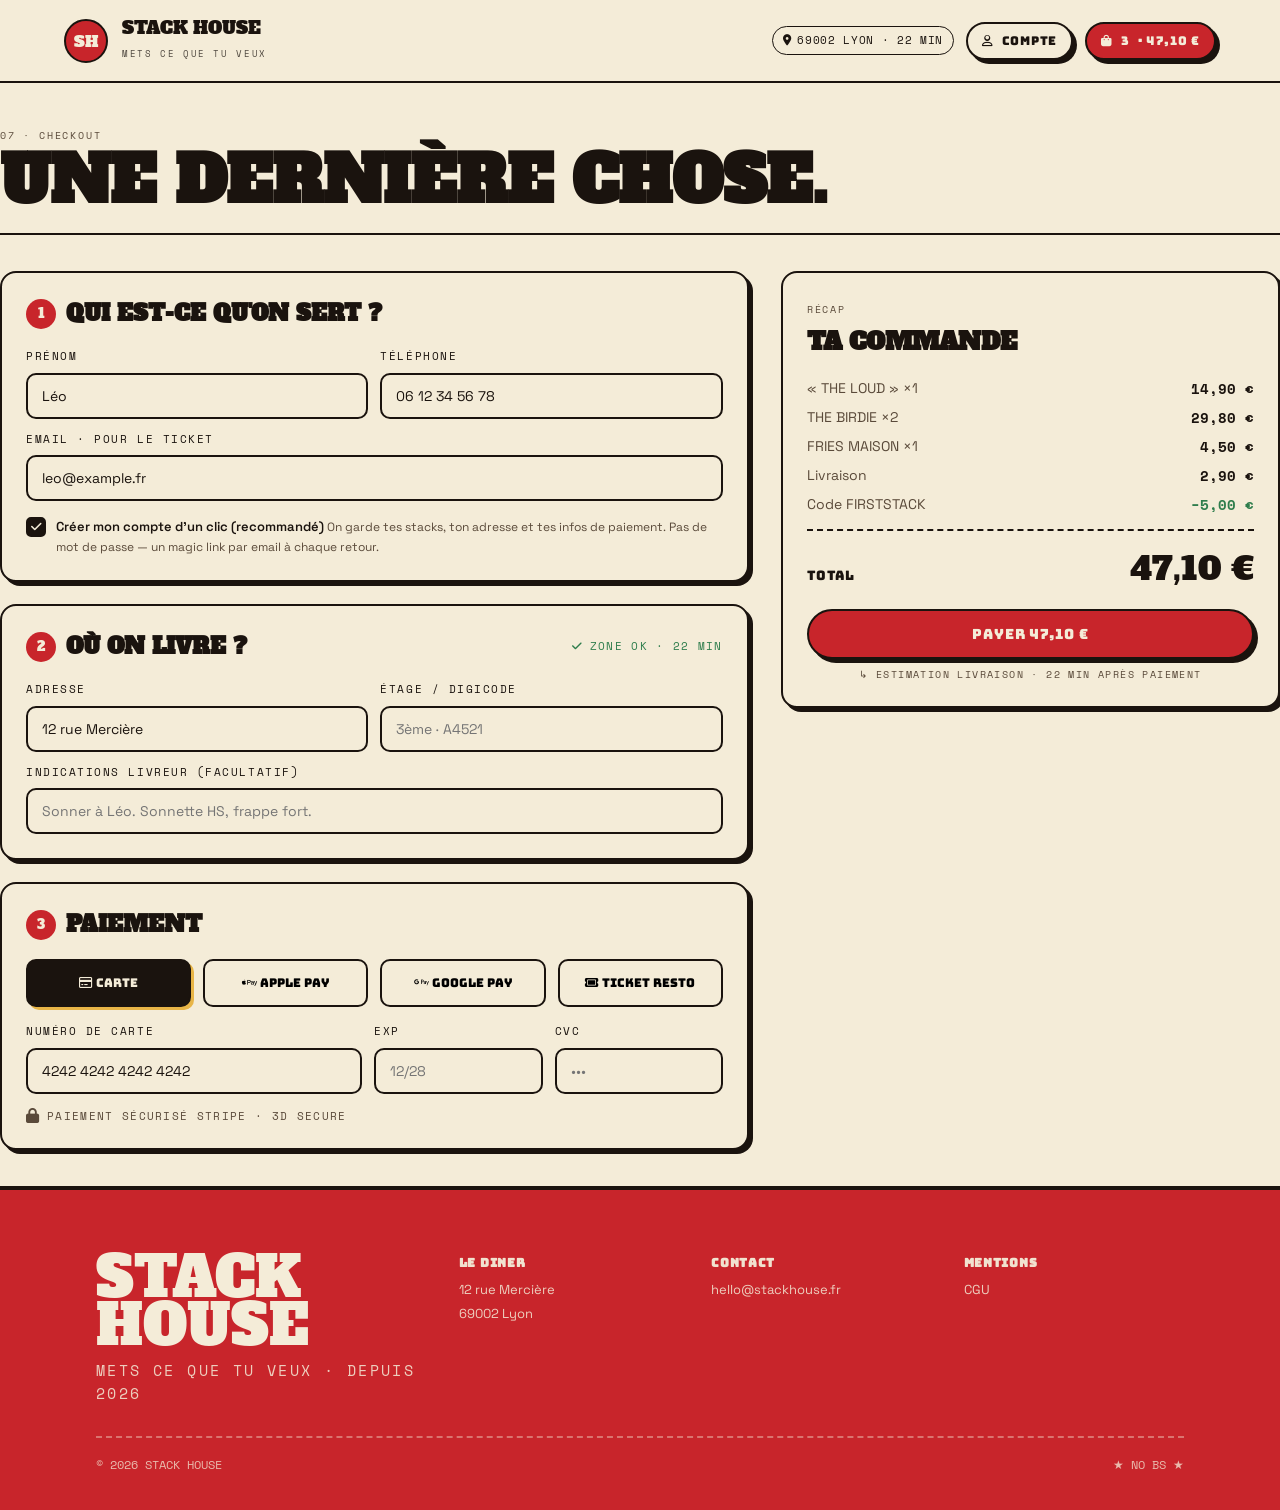
==== checkout.html @ d1cda2ba "Initial commit — Stack House burger site Includes landing page, configurator, menu, cart, checkout, " ====
<!doctype html>
<html lang="fr">
<head>
  <meta charset="utf-8" />
  <meta name="viewport" content="width=device-width,initial-scale=1" />
  <title>Checkout — Stack House</title>
  <link rel="stylesheet" href="css/tokens.css" />
  <link rel="stylesheet" href="css/style.css" />
  <link rel="stylesheet" href="css/pages.css" />
  <link rel="stylesheet" href="https://cdnjs.cloudflare.com/ajax/libs/font-awesome/6.5.2/css/all.min.css" crossorigin="anonymous" referrerpolicy="no-referrer" />
</head>
<body>

  <nav class="sh-nav" aria-label="Navigation principale">
    <a class="sh-nav__brand" href="index.html" aria-label="Accueil Stack House">
      <span class="sh-nav__logo">SH</span>
      <span><span class="sh-nav__brand-text">STACK HOUSE</span><br/><span class="sh-nav__brand-sub">METS CE QUE TU VEUX</span></span>
    </a>
    <div class="sh-nav__cta">
      <span class="sh-chip sh-nav__cta-zone"><i class="fa-solid fa-location-dot"></i> 69002 LYON · 22 MIN</span>
      <a href="compte.html" class="sh-btn sh-btn--sm sh-nav__cta-account"><i class="fa-regular fa-user"></i> COMPTE</a>
      <a href="panier.html" class="sh-btn sh-btn--sm sh-btn--primary"><i class="fa-solid fa-bag-shopping"></i> <span id="cartCount">3</span> · 47,10 €</a>
    </div>
  </nav>

  <section class="sh-wrap sh-banner">
    <span class="sh-tag">07 · CHECKOUT</span>
    <h1>UNE DERNIÈRE CHOSE.</h1>
  </section>

  <form class="sh-wrap sh-checkout-grid" novalidate onsubmit="event.preventDefault(); window.location.href='succes.html';">
    <div style="display:flex;flex-direction:column;gap:22px;">

      <!-- SECTION 1 — QUI -->
      <section class="sh-csection">
        <header class="sh-csection__head">
          <span class="sh-csection__num">1</span>
          <h2 class="sh-csection__t">QUI EST-CE QU'ON SERT ?</h2>
        </header>
        <div class="sh-form-grid sh-form-grid--2">
          <div><label class="sh-label">Prénom</label><input class="sh-input" type="text" value="Léo" autocomplete="given-name" /></div>
          <div><label class="sh-label">Téléphone</label><input class="sh-input" type="tel" value="06 12 34 56 78" autocomplete="tel" /></div>
          <div class="full"><label class="sh-label">Email · pour le ticket</label><input class="sh-input" type="email" value="leo@example.fr" autocomplete="email" /></div>
        </div>

        <label class="sh-check">
          <span class="sh-check__box"><i class="fa-solid fa-check"></i></span>
          <span>
            <span class="sh-check__t">Créer mon compte d'un clic (recommandé)</span>
            <span class="sh-check__d">On garde tes stacks, ton adresse et tes infos de paiement. Pas de mot de passe — un magic link par email à chaque retour.</span>
          </span>
        </label>
      </section>

      <!-- SECTION 2 — OÙ -->
      <section class="sh-csection">
        <header class="sh-csection__head" style="justify-content:space-between;">
          <div style="display:flex;align-items:center;gap:10px;">
            <span class="sh-csection__num">2</span>
            <h2 class="sh-csection__t">OÙ ON LIVRE ?</h2>
          </div>
          <span class="sh-inline-ok"><i class="fa-solid fa-check"></i> ZONE OK · 22 MIN</span>
        </header>
        <div class="sh-form-grid sh-form-grid--2">
          <div><label class="sh-label">Adresse</label><input class="sh-input" value="12 rue Mercière" autocomplete="street-address" /></div>
          <div><label class="sh-label">Étage / digicode</label><input class="sh-input" placeholder="3ème · A4521" /></div>
          <div class="full"><label class="sh-label">Indications livreur (facultatif)</label><input class="sh-input" placeholder="Sonner à Léo. Sonnette HS, frappe fort." /></div>
        </div>
      </section>

      <!-- SECTION 3 — PAIEMENT -->
      <section class="sh-csection">
        <header class="sh-csection__head">
          <span class="sh-csection__num">3</span>
          <h2 class="sh-csection__t">PAIEMENT</h2>
        </header>
        <div class="sh-form-grid sh-form-grid--4">
          <button type="button" class="sh-paychoice is-active"><i class="fa-regular fa-credit-card"></i> CARTE</button>
          <button type="button" class="sh-paychoice"><i class="fa-brands fa-apple-pay"></i> APPLE PAY</button>
          <button type="button" class="sh-paychoice"><i class="fa-brands fa-google-pay"></i> GOOGLE PAY</button>
          <button type="button" class="sh-paychoice"><i class="fa-solid fa-ticket"></i> TICKET RESTO</button>
        </div>

        <div class="sh-form-grid sh-form-grid--3" style="margin-top:16px;">
          <div><label class="sh-label">Numéro de carte</label><input class="sh-input" value="4242 4242 4242 4242" inputmode="numeric" /></div>
          <div><label class="sh-label">Exp</label><input class="sh-input" placeholder="12/28" inputmode="numeric" /></div>
          <div><label class="sh-label">CVC</label><input class="sh-input" placeholder="•••" inputmode="numeric" /></div>
        </div>

        <div style="display:flex;align-items:center;gap:8px;margin-top:14px;color:var(--sh-text-muted);">
          <i class="fa-solid fa-lock"></i>
          <span class="sh-mono" style="font-size:11px;letter-spacing:.12em;">PAIEMENT SÉCURISÉ STRIPE · 3D SECURE</span>
        </div>
      </section>
    </div>

    <!-- SUMMARY -->
    <aside>
      <div class="sh-card sh-summary">
        <span class="sh-tag">RÉCAP</span>
        <h2 class="sh-summary__title" style="font-size:24px;">TA COMMANDE</h2>

        <div class="sh-summary__rows">
          <div><span class="k">« THE LOUD » ×1</span><span class="v">14,90 €</span></div>
          <div><span class="k">THE BIRDIE ×2</span><span class="v">29,80 €</span></div>
          <div><span class="k">FRIES MAISON ×1</span><span class="v">4,50 €</span></div>
          <div><span class="k">Livraison</span><span class="v">2,90 €</span></div>
          <div><span class="k">Code FIRSTSTACK</span><span class="v" style="color:var(--sh-success)">−5,00 €</span></div>
        </div>
        <hr class="sh-hr-dashed" style="margin:14px 0;" />
        <div class="sh-summary__total">
          <span class="sh-bungee" style="font-size:13px;">TOTAL</span>
          <span class="num" style="font-size:32px;">47,10 €</span>
        </div>

        <button type="submit" class="sh-btn sh-btn--primary sh-btn--block" style="margin-top:16px;padding:14px;">PAYER 47,10 €</button>
        <p class="sh-mono" style="font-size:10px;letter-spacing:.14em;color:var(--sh-text-muted);text-align:center;margin:8px 0 0;">↳ ESTIMATION LIVRAISON · 22 MIN APRÈS PAIEMENT</p>
      </div>
    </aside>
  </form>

  <footer class="sh-footer">
    <div class="sh-footer__grid">
      <div><a class="sh-footer__logo" href="index.html" aria-label="Retour à l'accueil">STACK<br/>HOUSE</a><div class="sh-mono" style="margin-top:8px;letter-spacing:.16em;opacity:.85;">METS CE QUE TU VEUX · DEPUIS 2026</div></div>
      <div><h4>LE DINER</h4><ul><li>12 rue Mercière</li><li>69002 Lyon</li></ul></div>
      <div><h4>CONTACT</h4><ul><li><a href="mailto:hello@stackhouse.fr">hello@stackhouse.fr</a></li></ul></div>
      <div><h4>MENTIONS</h4><ul><li><a href="#">CGU</a></li></ul></div>
    </div>
    <hr class="sh-hr-dashed" style="border-color:var(--sh-cream);opacity:.4;margin:32px 0 18px;" />
    <div class="sh-footer__bottom"><span>© 2026 STACK HOUSE</span><span>★ NO BS ★</span></div>
  </footer>

  <script src="js/nav.js" defer></script>
  <script>
    // Active la pastille de mode de paiement
    document.querySelectorAll('.sh-paychoice').forEach((b) => {
      b.addEventListener('click', () => {
        document.querySelectorAll('.sh-paychoice').forEach(x => x.classList.remove('is-active'));
        b.classList.add('is-active');
      });
    });
  </script>
</body>
</html>
---- css/tokens.css ----
/* STACK HOUSE — Design Tokens
   Diner américain modernisé. Variables CSS partagées sur tout le site. */

@import url("https://fonts.googleapis.com/css2?family=Alfa+Slab+One&family=Bungee&family=Bungee+Shade&family=Space+Grotesk:wght@400;500;600;700&family=Space+Mono:wght@400;700&display=swap");

:root {
  /* Couleurs primaires */
  --sh-cream:        #F4ECD8;
  --sh-cream-2:      #ECE0C2;
  --sh-ink:          #1A130E;
  --sh-ink-2:        #2A1E15;
  --sh-red:          #C8252B;
  --sh-red-deep:     #9A1A1F;
  --sh-mustard:      #E8B547;
  --sh-mustard-deep: #C4912A;
  --sh-pickle:       #4F6B33;
  --sh-chrome:       #CFCFD3;
  --sh-chrome-2:     #9FA0A5;
  --sh-neon-pink:    #FF4F86;
  --sh-neon-cyan:    #67E0E8;

  /* Sémantique */
  --sh-bg:           var(--sh-cream);
  --sh-surface:      #FBF6E9;
  --sh-text:         var(--sh-ink);
  --sh-text-muted:   #5A4A3A;
  --sh-text-soft:    #8B7B68;
  --sh-success:      #2E7D4C;
  --sh-error:        #B43022;
  --sh-warning:      var(--sh-mustard-deep);
  --sh-border:       #1A130E;
  --sh-border-soft:  rgba(26,19,14,0.18);

  /* Type */
  --sh-font-display: "Alfa Slab One", "Times New Roman", serif;
  --sh-font-sub:     "Bungee", system-ui, sans-serif;
  --sh-font-shade:   "Bungee Shade", system-ui, sans-serif;
  --sh-font-body:    "Space Grotesk", system-ui, sans-serif;
  --sh-font-mono:    "Space Mono", "JetBrains Mono", monospace;

  /* Radius */
  --sh-r-sm: 6px;
  --sh-r-md: 10px;
  --sh-r-lg: 16px;
  --sh-r-xl: 24px;
  --sh-r-pill: 999px;

  /* Shadows */
  --sh-shadow-hard:    4px 4px 0 0 var(--sh-ink);
  --sh-shadow-hard-lg: 8px 8px 0 0 var(--sh-ink);
  --sh-shadow-soft:    0 4px 18px rgba(26,19,14,0.10);
  --sh-shadow-neon:    0 0 18px rgba(255,79,134,0.55);

  /* Spacing scale (base 4) */
  --sh-s-1: 4px;
  --sh-s-2: 8px;
  --sh-s-3: 12px;
  --sh-s-4: 16px;
  --sh-s-5: 24px;
  --sh-s-6: 32px;
  --sh-s-7: 48px;
  --sh-s-8: 64px;
  --sh-s-9: 96px;
}

/* Patterns réutilisables */
.sh-checker {
  background-image:
    linear-gradient(45deg, var(--sh-ink) 25%, transparent 25%),
    linear-gradient(-45deg, var(--sh-ink) 25%, transparent 25%),
    linear-gradient(45deg, transparent 75%, var(--sh-ink) 75%),
    linear-gradient(-45deg, transparent 75%, var(--sh-ink) 75%);
  background-size: 20px 20px;
  background-position: 0 0, 0 10px, 10px -10px, -10px 0;
  background-color: var(--sh-cream);
}
.sh-stripe-warn {
  background: repeating-linear-gradient(45deg, var(--sh-mustard) 0 14px, var(--sh-ink) 14px 28px);
}
.sh-paper {
  background: var(--sh-cream);
  background-image: radial-gradient(rgba(26,19,14,0.05) 1px, transparent 1px);
  background-size: 6px 6px;
}
---- css/style.css ----
/* ─────────────────────────────────────────────────────────
   STACK HOUSE — Stylesheet principal
   Reset + atomes (button/chip/card/input) + nav + footer
   + utilitaires layout
   ───────────────────────────────────────────────────────── */

*, *::before, *::after { box-sizing: border-box; }
html, body { margin: 0; padding: 0; }
html { scroll-behavior: smooth; }
body { overflow-x: hidden; }

body {
  font-family: var(--sh-font-body);
  color: var(--sh-text);
  background: var(--sh-bg);
  font-size: 15px;
  line-height: 1.5;
  -webkit-font-smoothing: antialiased;
  text-rendering: optimizeLegibility;
}

img { display: block; max-width: 100%; height: auto; }
button { font-family: inherit; cursor: pointer; }
a { color: inherit; text-decoration: none; }

/* ── Type helpers ───────────────────────────────────────── */
.sh-display {
  font-family: var(--sh-font-display);
  font-weight: 400;
  line-height: 0.92;
  letter-spacing: -0.01em;
  color: var(--sh-ink);
}
.sh-bungee   { font-family: var(--sh-font-sub);   letter-spacing: 0.04em; }
.sh-shade    { font-family: var(--sh-font-shade); }
.sh-mono     { font-family: var(--sh-font-mono); }
.sh-tag {
  font-family: var(--sh-font-mono);
  font-size: 10px;
  letter-spacing: 0.18em;
  text-transform: uppercase;
  color: var(--sh-text-muted);
  display: inline-block;
}

/* ── Buttons ────────────────────────────────────────────── */
.sh-btn {
  display: inline-flex;
  align-items: center;
  justify-content: center;
  gap: 8px;
  font-family: var(--sh-font-sub);
  font-size: 14px;
  letter-spacing: 0.06em;
  text-transform: uppercase;
  padding: 12px 22px;
  border: 2px solid var(--sh-ink);
  background: var(--sh-cream);
  color: var(--sh-ink);
  border-radius: var(--sh-r-pill);
  box-shadow: var(--sh-shadow-hard);
  cursor: pointer;
  transition: transform .12s ease, box-shadow .12s ease;
  text-decoration: none;
}
.sh-btn:hover  { transform: translate(-2px,-2px); box-shadow: 6px 6px 0 0 var(--sh-ink); }
.sh-btn:active { transform: translate(2px,2px);   box-shadow: 1px 1px 0 0 var(--sh-ink); }
.sh-btn--primary { background: var(--sh-red);     color: var(--sh-cream); }
.sh-btn--mustard { background: var(--sh-mustard); color: var(--sh-ink); }
.sh-btn--ink     { background: var(--sh-ink);     color: var(--sh-cream); }
.sh-btn--ghost   { background: transparent;       box-shadow: none; }
.sh-btn--ghost:hover { box-shadow: none; transform: translate(-1px,-1px); }
.sh-btn--sm      { padding: 8px 14px; font-size: 12px; }
.sh-btn--lg      { padding: 16px 28px; font-size: 16px; }
.sh-btn--block   { width: 100%; }
.sh-btn[disabled] { opacity: 0.4; cursor: not-allowed; pointer-events: none; }
.sh-btn--on-dark { background: transparent; color: var(--sh-cream); border-color: var(--sh-cream); box-shadow: 4px 4px 0 0 var(--sh-mustard); }

/* ── Chips ──────────────────────────────────────────────── */
.sh-chip {
  display: inline-flex;
  align-items: center;
  gap: 6px;
  padding: 5px 10px;
  border: 1.5px solid var(--sh-ink);
  border-radius: var(--sh-r-pill);
  font-family: var(--sh-font-mono);
  font-size: 11px;
  text-transform: uppercase;
  letter-spacing: 0.06em;
  background: var(--sh-cream);
  color: var(--sh-ink);
  white-space: nowrap;
}
.sh-chip--red   { background: var(--sh-red);       color: var(--sh-cream); }
.sh-chip--must  { background: var(--sh-mustard);   color: var(--sh-ink); }
.sh-chip--ink   { background: var(--sh-ink);       color: var(--sh-cream); }
.sh-chip--neon  { background: var(--sh-neon-pink); color: var(--sh-ink); }
.sh-chip--success { background: var(--sh-success); color: var(--sh-cream); border-color: var(--sh-success); }
.sh-chip--error   { background: var(--sh-error);   color: var(--sh-cream); border-color: var(--sh-error); }

/* ── Cards ──────────────────────────────────────────────── */
.sh-card {
  border: 2px solid var(--sh-ink);
  background: var(--sh-cream);
  border-radius: var(--sh-r-lg);
  box-shadow: var(--sh-shadow-hard);
}
.sh-card--dark { background: var(--sh-ink); color: var(--sh-cream); }
.sh-card--mustard { background: var(--sh-mustard); }
.sh-card--flat { box-shadow: none; }

/* ── Inputs ─────────────────────────────────────────────── */
.sh-input, select.sh-input, textarea.sh-input {
  font-family: var(--sh-font-body);
  font-size: 14px;
  padding: 12px 14px;
  border: 2px solid var(--sh-ink);
  border-radius: var(--sh-r-md);
  background: var(--sh-cream);
  color: var(--sh-ink);
  outline: none;
  width: 100%;
  transition: transform .12s ease, box-shadow .12s ease;
}
.sh-input:focus { box-shadow: var(--sh-shadow-hard); transform: translate(-2px,-2px); }
label.sh-label {
  font-family: var(--sh-font-mono);
  font-size: 11px;
  letter-spacing: 0.14em;
  display: block;
  margin-bottom: 8px;
  text-transform: uppercase;
}

/* ── Misc utilities ─────────────────────────────────────── */
.sh-hr-dashed {
  border: none;
  border-top: 2px dashed var(--sh-ink);
  margin: 0;
}
.sh-note {
  font-family: var(--sh-font-mono);
  font-size: 11px;
  line-height: 1.45;
  background: #FFE96B;
  color: var(--sh-ink-2);
  padding: 10px 12px;
  border: 1.5px solid var(--sh-ink);
  box-shadow: 3px 3px 0 0 var(--sh-ink);
  letter-spacing: 0.02em;
}
.sh-note b { font-family: var(--sh-font-sub); font-size: 10px; letter-spacing: 0.08em; }

/* Layout container */
.sh-wrap {
  width: 100%;
  max-width: 1440px;
  margin: 0 auto;
  padding: 0 96px;
}
@media (max-width: 1024px) { .sh-wrap { padding: 0 32px; } }
@media (max-width: 640px)  { .sh-wrap { padding: 0 18px; } }

.sh-section { padding: 80px 0; }
@media (max-width: 768px) { .sh-section { padding: 56px 0; } }

/* ──────────────────────────────────────────────────────────
   NAVBAR (sans liens de navigation — uniquement brand + actions)
   ────────────────────────────────────────────────────────── */
.sh-nav {
  display: flex;
  align-items: center;
  justify-content: space-between;
  padding: 18px 64px;
  background: transparent;
  color: var(--sh-ink);
  border-bottom: 2px solid var(--sh-ink);
  gap: 16px;
}
.sh-nav--dark { background: var(--sh-ink); color: var(--sh-cream); border-bottom: none; }

.sh-nav__brand { display: flex; align-items: center; gap: 14px; flex-shrink: 0; }
.sh-nav__brand:hover { opacity: 0.92; }
.sh-nav__logo {
  width: 44px; height: 44px; border-radius: 50%;
  background: var(--sh-red); color: var(--sh-cream);
  border: 2px solid var(--sh-ink);
  display: flex; align-items: center; justify-content: center;
  font-family: var(--sh-font-display); font-size: 16px;
}
.sh-nav__brand-text {
  font-family: var(--sh-font-display); font-size: 18px; line-height: 0.9;
}
.sh-nav__brand-sub {
  font-family: var(--sh-font-mono); font-size: 9px; letter-spacing: 0.18em; opacity: 0.75;
}

.sh-nav__cta { display: flex; gap: 12px; align-items: center; flex-shrink: 0; flex-wrap: wrap; }

@media (max-width: 1024px) {
  .sh-nav { padding: 14px 32px; }
  .sh-nav__cta .sh-nav__cta-account { display: none; }
}
@media (max-width: 640px) {
  .sh-nav { padding: 12px 18px; }
  .sh-nav__cta-zone { display: none; }
  .sh-nav__brand-sub { display: none; }
  .sh-nav__brand-text { font-size: 15px; }
}

/* ──────────────────────────────────────────────────────────
   FOOTER
   ────────────────────────────────────────────────────────── */
.sh-footer {
  background: var(--sh-red); color: var(--sh-cream);
  padding: 64px 96px 36px; border-top: 4px solid var(--sh-ink);
}
.sh-footer__grid {
  display: grid; grid-template-columns: 1.5fr 1fr 1fr 1fr; gap: 32px;
}
.sh-footer__logo {
  font-family: var(--sh-font-display); font-size: 56px; line-height: 0.85;
  display: inline-block; color: inherit; text-decoration: none;
  transition: opacity .12s ease;
}
.sh-footer__logo:hover { opacity: 0.85; }
.sh-footer h4 {
  font-family: var(--sh-font-sub); font-size: 12px; letter-spacing: 0.06em;
  text-transform: uppercase; margin: 0 0 8px; opacity: 0.95;
}
.sh-footer ul { list-style: none; padding: 0; margin: 0; }
.sh-footer li { font-size: 13px; margin-top: 4px; opacity: 0.85; }
.sh-footer li a:hover { text-decoration: underline; }
.sh-footer__bottom {
  display: flex; justify-content: space-between; flex-wrap: wrap; gap: 12px;
  font-family: var(--sh-font-mono); font-size: 12px; opacity: 0.75; margin-top: 18px;
}
@media (max-width: 1024px) { .sh-footer { padding: 56px 32px 28px; } }
@media (max-width: 768px) {
  .sh-footer__grid { grid-template-columns: 1fr 1fr; }
  .sh-footer__logo { font-size: 44px; }
}
@media (max-width: 480px) { .sh-footer__grid { grid-template-columns: 1fr; } }

/* ──────────────────────────────────────────────────────────
   PRODUCT CARD
   ────────────────────────────────────────────────────────── */
.sh-pcard {
  border: 2px solid var(--sh-ink);
  background: var(--sh-cream);
  border-radius: var(--sh-r-lg);
  box-shadow: var(--sh-shadow-hard);
  overflow: hidden;
  position: relative;
  display: flex; flex-direction: column;
  transition: transform .12s ease, box-shadow .12s ease;
}
.sh-pcard:hover { transform: translate(-2px,-2px); box-shadow: 6px 6px 0 0 var(--sh-ink); }
.sh-pcard__media {
  position: relative;
  height: 150px;
  display: flex; align-items: center; justify-content: center;
  border-bottom: 2px solid var(--sh-ink);
  overflow: hidden;
}
.sh-pcard__media img {
  width: 100%; height: 100%; object-fit: cover; position: absolute; inset: 0;
}
.sh-pcard__media::after {
  content: ""; position: absolute; inset: 0; background: var(--sh-mustard); opacity: 0.18; mix-blend-mode: multiply;
}
.sh-pcard--drink .sh-pcard__media::after { background: var(--sh-red); }
.sh-pcard--sauce .sh-pcard__media::after { background: var(--sh-neon-pink); }
.sh-pcard--fries .sh-pcard__media::after { background: var(--sh-pickle); }
.sh-pcard--dessert .sh-pcard__media::after { background: var(--sh-mustard-deep); }

.sh-pcard--compact .sh-pcard__media { height: 110px; }

.sh-pcard__badge {
  position: absolute; top: 10px; right: 10px;
  background: var(--sh-ink); color: var(--sh-cream);
  font-family: var(--sh-font-mono); font-size: 10px;
  padding: 4px 10px; border-radius: var(--sh-r-pill);
  letter-spacing: 0.1em; z-index: 2;
}
.sh-pcard__body { padding: 14px; flex: 1; display: flex; flex-direction: column; }
.sh-pcard__tag { font-family: var(--sh-font-mono); font-size: 10px; letter-spacing: 0.18em; color: var(--sh-text-muted); text-transform: uppercase; }
.sh-pcard__title { font-family: var(--sh-font-display); font-size: 22px; margin: 4px 0 0; line-height: 1.05; }
.sh-pcard__desc  { font-size: 12px; color: var(--sh-text-muted); margin-top: 4px; min-height: 32px; }
.sh-pcard__foot  { display: flex; align-items: center; justify-content: space-between; margin-top: 10px; }
.sh-pcard__price { font-family: var(--sh-font-mono); font-size: 18px; font-weight: 700; }
.sh-pcard__add {
  width: 36px; height: 36px; border-radius: 50%; border: 2px solid var(--sh-ink);
  background: var(--sh-red); color: var(--sh-cream);
  display: inline-flex; align-items: center; justify-content: center;
  font-size: 18px; box-shadow: 3px 3px 0 0 var(--sh-ink);
}
.sh-pcard__add:hover { transform: translate(-2px,-2px); box-shadow: 5px 5px 0 0 var(--sh-ink); }

/* Grilles de cartes produits partagées entre toutes les pages */
.sh-pgrid { display: grid; gap: 16px; }
.sh-pgrid--4 { grid-template-columns: repeat(4, 1fr); }
.sh-pgrid--3 { grid-template-columns: repeat(3, 1fr); }
.sh-pgrid--2 { grid-template-columns: repeat(2, 1fr); }
@media (max-width: 1024px) {
  .sh-pgrid--4 { grid-template-columns: repeat(2, 1fr); }
  .sh-pgrid--3 { grid-template-columns: repeat(2, 1fr); }
}
@media (max-width: 480px) {
  .sh-pgrid--4, .sh-pgrid--3, .sh-pgrid--2 { grid-template-columns: 1fr; }
}

.sh-specials__head { display: flex; justify-content: space-between; align-items: end; margin-bottom: 32px; gap: 16px; flex-wrap: wrap; }
.sh-specials__title { font-family: var(--sh-font-display); font-size: clamp(36px, 5vw, 56px); margin: 6px 0 0; }
.sh-info__grid { display: grid; grid-template-columns: repeat(4, 1fr); gap: 14px; }
@media (max-width: 768px) { .sh-info__grid { grid-template-columns: repeat(2, 1fr); } }
@media (max-width: 480px) { .sh-info__grid { grid-template-columns: 1fr; } }
.sh-info__grid article { border-top: 3px solid var(--sh-ink); padding-top: 14px; }
.sh-info__t { font-family: var(--sh-font-display); font-size: 20px; margin: 0; }
.sh-info__d { font-size: 12px; margin-top: 6px; color: var(--sh-text-muted); }

/* ──────────────────────────────────────────────────────────
   QTY STEPPER
   ────────────────────────────────────────────────────────── */
.sh-stepper {
  display: inline-flex; align-items: center;
  border: 2px solid var(--sh-ink); border-radius: var(--sh-r-pill); padding: 3px;
  background: var(--sh-cream);
}
.sh-stepper button {
  background: transparent; border: none; color: var(--sh-ink);
  padding: 4px 10px; cursor: pointer; font-size: 16px; line-height: 1;
}
.sh-stepper button:last-child { background: var(--sh-ink); color: var(--sh-cream); border-radius: var(--sh-r-pill); }
.sh-stepper__value { font-family: var(--sh-font-mono); font-size: 13px; font-weight: 700; padding: 0 8px; min-width: 28px; text-align: center; }

/* ──────────────────────────────────────────────────────────
   PAGE BANNER (h1 area)
   ────────────────────────────────────────────────────────── */
.sh-banner {
  padding: 40px 0 24px;
  border-bottom: 2px solid var(--sh-ink);
}
.sh-banner__row { display: flex; justify-content: space-between; align-items: end; gap: 24px; flex-wrap: wrap; }
.sh-banner h1 { font-family: var(--sh-font-display); font-size: 64px; line-height: 0.9; margin: 6px 0 0; }
@media (max-width: 768px) { .sh-banner h1 { font-size: 44px; } }
.sh-dot { color: var(--sh-red); }

/* ──────────────────────────────────────────────────────────
   CATEGORY PILLS BAR
   ────────────────────────────────────────────────────────── */
.sh-catbar { display: flex; gap: 10px; margin-top: 24px; flex-wrap: wrap; align-items: center; }
.sh-cat {
  display: inline-flex; align-items: center; gap: 8px;
  padding: 10px 18px;
  border: 2px solid var(--sh-ink);
  border-radius: var(--sh-r-pill);
  background: var(--sh-cream); color: var(--sh-ink);
  font-family: var(--sh-font-sub); font-size: 13px;
  cursor: pointer; text-transform: uppercase;
}
.sh-cat.is-active { background: var(--sh-ink); color: var(--sh-cream); box-shadow: 4px 4px 0 0 var(--sh-red); }

/* Modal overlay */
.sh-modal {
  position: fixed; inset: 0; background: rgba(26,19,14,0.78);
  display: none; align-items: center; justify-content: center;
  padding: 24px; z-index: 100;
}
.sh-modal.is-open { display: flex; }
.sh-modal__card {
  background: var(--sh-cream); border: 3px solid var(--sh-ink); border-radius: var(--sh-r-xl);
  box-shadow: 14px 14px 0 0 var(--sh-mustard);
  max-width: 920px; width: 100%; max-height: 92vh; overflow: auto;
}
.sh-modal__head {
  display: flex; justify-content: space-between; align-items: center;
  padding: 14px 20px; background: var(--sh-ink); color: var(--sh-cream);
}
.sh-modal__close {
  background: transparent; color: inherit; border: none; cursor: pointer; font-size: 20px; padding: 4px;
}

/* Reveal-on-scroll */
.sh-reveal { opacity: 0; transform: translateY(16px); transition: opacity .5s ease, transform .5s ease; }
.sh-reveal.is-visible { opacity: 1; transform: none; }
@media (prefers-reduced-motion: reduce) {
  .sh-reveal { opacity: 1; transform: none; transition: none; }
  .sh-btn, .sh-pcard, .sh-input { transition: none; }
}
---- css/pages.css ----
/* ─────────────────────────────────────────────────────────
   STYLES PARTAGÉS POUR LES PAGES INTERNES
   (menu, panier, checkout, compte, historique, succès)
   ───────────────────────────────────────────────────────── */

/* MENU — Build banner */
.sh-build {
  background: var(--sh-ink); color: var(--sh-cream);
  border-radius: var(--sh-r-lg); overflow: hidden;
  border: 2px solid var(--sh-ink); box-shadow: var(--sh-shadow-hard);
  display: grid; grid-template-columns: 1.4fr 1fr;
}
@media (max-width: 860px) { .sh-build { grid-template-columns: 1fr; } }
.sh-build__copy { padding: 44px 48px; }
@media (max-width: 480px) { .sh-build__copy { padding: 28px 22px; } }
.sh-build__title {
  font-family: var(--sh-font-display);
  font-size: clamp(36px, 6vw, 64px);
  line-height: 0.9; color: var(--sh-cream);
  margin: 12px 0;
}
.sh-build__desc { font-size: 15px; opacity: 0.85; max-width: 480px; }
.sh-build__ctas { display: flex; gap: 12px; margin-top: 26px; flex-wrap: wrap; }
.sh-build__visual {
  padding: 32px; min-height: 280px;
  background: var(--sh-mustard); border-left: 2px solid var(--sh-cream);
  display: flex; align-items: center; justify-content: center;
  position: relative;
}
.sh-build__visual img { border: 2px solid var(--sh-ink); border-radius: 12px; max-width: 90%; max-height: 240px; object-fit: cover; }

/* Cross-sell row */
.sh-xrow { display: grid; grid-template-columns: repeat(3, 1fr); gap: 14px; }
@media (max-width: 860px) { .sh-xrow { grid-template-columns: 1fr; } }
.sh-xrow .sh-card { padding: 20px; }
.sh-xrow__t { font-family: var(--sh-font-display); font-size: 28px; margin: 6px 0 4px; }
.sh-xrow__d { font-size: 13px; opacity: 0.85; margin: 0; }
.sh-xrow__foot { display: flex; align-items: center; justify-content: space-between; margin-top: 16px; }
.sh-xrow__price { font-family: var(--sh-font-mono); font-size: 22px; font-weight: 700; }

/* PANIER */
.sh-cart-grid {
  display: grid; grid-template-columns: 1.6fr 1fr; gap: 32px; padding: 40px 0;
}
@media (max-width: 1024px) { .sh-cart-grid { grid-template-columns: 1fr; } }

.sh-line {
  display: grid; grid-template-columns: 140px 1fr auto;
  background: var(--sh-cream); border: 2px solid var(--sh-ink);
  border-radius: var(--sh-r-lg); overflow: hidden; box-shadow: var(--sh-shadow-hard);
}
@media (max-width: 640px) { .sh-line { grid-template-columns: 100px 1fr; } .sh-line__qty { grid-column: 2; } }
.sh-line__media {
  position: relative;
  background: var(--sh-mustard);
  border-right: 2px solid var(--sh-ink);
  display: flex; align-items: center; justify-content: center;
}
.sh-line__media img { position: absolute; inset: 0; width: 100%; height: 100%; object-fit: cover; }
.sh-line__body { padding: 18px; min-width: 0; }
.sh-line__title { font-family: var(--sh-font-display); font-size: 22px; margin: 0; display: inline-flex; gap: 8px; align-items: center; }
.sh-line__sub   { font-size: 12px; color: var(--sh-text-muted); margin: 4px 0 0; }
.sh-line__mods  { display: flex; gap: 6px; flex-wrap: wrap; margin-top: 8px; }
.sh-line__actions { display: flex; gap: 8px; margin-top: 12px; flex-wrap: wrap; }
.sh-line__qty {
  padding: 18px; display: flex; flex-direction: column;
  align-items: flex-end; justify-content: space-between; min-width: 140px;
}
.sh-line__price { font-family: var(--sh-font-mono); font-size: 22px; font-weight: 700; }

.sh-summary {
  position: sticky; top: 24px;
  padding: 24px;
}
.sh-summary__title { font-family: var(--sh-font-display); font-size: 28px; margin: 4px 0 0; }
.sh-summary__rows { display: flex; flex-direction: column; gap: 8px; margin: 18px 0 0; font-size: 14px; }
.sh-summary__rows > div { display: flex; justify-content: space-between; }
.sh-summary__rows .k { color: var(--sh-text-muted); }
.sh-summary__rows .v { font-family: var(--sh-font-mono); font-weight: 700; }
.sh-summary__total { display: flex; justify-content: space-between; align-items: baseline; margin-top: 8px; }
.sh-summary__total .num { font-family: var(--sh-font-display); font-size: 36px; }
.sh-promo { display: flex; gap: 6px; margin-top: 14px; }

/* CHECKOUT */
.sh-checkout-grid {
  display: grid; grid-template-columns: 1.5fr 1fr; gap: 32px; padding: 36px 0;
}
@media (max-width: 1024px) { .sh-checkout-grid { grid-template-columns: 1fr; } }
.sh-csection {
  background: var(--sh-cream); border: 2px solid var(--sh-ink);
  border-radius: var(--sh-r-lg); padding: 24px; box-shadow: var(--sh-shadow-hard);
}
.sh-csection__head { display: flex; align-items: center; gap: 10px; }
.sh-csection__num {
  width: 30px; height: 30px; border-radius: 50%;
  background: var(--sh-red); color: var(--sh-cream);
  display: inline-flex; align-items: center; justify-content: center;
  font-family: var(--sh-font-display); font-size: 13px;
}
.sh-csection__t { font-family: var(--sh-font-display); font-size: 22px; margin: 0; }
.sh-form-grid { display: grid; gap: 12px; margin-top: 18px; }
.sh-form-grid--2 { grid-template-columns: 1fr 1fr; }
.sh-form-grid--3 { grid-template-columns: 2fr 1fr 1fr; }
.sh-form-grid--4 { grid-template-columns: repeat(4, 1fr); }
.sh-form-grid .full { grid-column: 1 / -1; }
@media (max-width: 640px) {
  .sh-form-grid--2, .sh-form-grid--3 { grid-template-columns: 1fr; }
  .sh-form-grid--4 { grid-template-columns: repeat(2, 1fr); }
}

.sh-paychoice {
  padding: 14px 12px; border: 2px solid var(--sh-ink); border-radius: var(--sh-r-md);
  background: var(--sh-cream); text-align: center;
  font-family: var(--sh-font-sub); font-size: 12px; cursor: pointer;
}
.sh-paychoice.is-active { background: var(--sh-ink); color: var(--sh-cream); box-shadow: 3px 3px 0 0 var(--sh-mustard); }

.sh-check {
  display: flex; gap: 10px; align-items: flex-start; cursor: pointer;
  margin-top: 16px; font-size: 13px;
}
.sh-check__box {
  width: 20px; height: 20px; border: 2px solid var(--sh-ink); border-radius: 5px;
  flex: 0 0 20px; background: var(--sh-ink); color: var(--sh-cream);
  display: inline-flex; align-items: center; justify-content: center; font-size: 12px;
}
.sh-check input { display: none; }
.sh-check__t { font-weight: 600; }
.sh-check__d { font-size: 12px; color: var(--sh-text-muted); margin-top: 2px; }

/* CONFIGURATEUR */
.sh-cfg { min-height: calc(100vh - 80px); display: flex; flex-direction: column; background: var(--sh-cream); }
@media (max-width: 640px) { .sh-cfg { min-height: calc(100vh - 64px); } }
.sh-cfg__top {
  padding: 14px 64px; border-bottom: 2px solid var(--sh-ink);
  display: flex; align-items: center; justify-content: space-between; gap: 16px;
  background: var(--sh-cream); flex-wrap: wrap;
}
@media (max-width: 768px) { .sh-cfg__top { padding: 12px 18px; } }

.sh-cfg__brand { display: flex; align-items: center; gap: 14px; }
.sh-cfg__brand .sh-nav__logo { width: 38px; height: 38px; font-size: 14px; }
.sh-cfg__stepper { display: flex; align-items: center; }
.sh-cfg__step { display: flex; align-items: center; gap: 8px; }
.sh-cfg__bullet {
  width: 30px; height: 30px; border-radius: 50%; border: 2px solid var(--sh-ink);
  background: var(--sh-cream); color: var(--sh-ink);
  display: inline-flex; align-items: center; justify-content: center;
  font-family: var(--sh-font-display); font-size: 12px;
}
.sh-cfg__step.done .sh-cfg__bullet   { background: var(--sh-ink); color: var(--sh-cream); }
.sh-cfg__step.active .sh-cfg__bullet { background: var(--sh-red); color: var(--sh-cream); }
.sh-cfg__lbl { font-family: var(--sh-font-mono); font-size: 10px; letter-spacing: 0.12em; color: var(--sh-text-muted); }
.sh-cfg__step.active .sh-cfg__lbl, .sh-cfg__step.done .sh-cfg__lbl { color: var(--sh-ink); }
.sh-cfg__bar { width: 36px; height: 2px; background: var(--sh-border-soft); margin: 0 12px; }
.sh-cfg__bar.done { background: var(--sh-ink); }
@media (max-width: 768px) {
  .sh-cfg__lbl { display: none; }
  .sh-cfg__bar { width: 16px; margin: 0 4px; }
}

.sh-cfg__body { display: grid; grid-template-columns: 1fr 1.3fr; flex: 1; min-height: 0; }
@media (max-width: 1024px) { .sh-cfg__body { grid-template-columns: 1fr; } }

.sh-cfg__preview {
  position: relative; overflow: hidden;
  background: var(--sh-ink); color: var(--sh-cream);
  padding: 32px 36px; display: flex; flex-direction: column;
}
.sh-cfg__phead .h {
  font-family: var(--sh-font-display); font-size: 32px; margin: 6px 0 0; line-height: 1;
}
.sh-cfg__phead .sub { font-size: 13px; margin-top: 8px; opacity: 0.8; max-width: 360px; }

.sh-cfg__stack { flex: 1; display: flex; align-items: center; justify-content: center; padding: 24px 0; min-height: 0; }
.sh-cfg__heroimg {
  max-width: 100%;
  max-height: 360px;
  width: auto; height: auto;
  object-fit: contain;
  border-radius: 18px;
  filter: drop-shadow(0 14px 24px rgba(0,0,0,0.45));
}
@media (max-width: 1024px) {
  .sh-cfg__heroimg { max-height: 260px; }
}

.sh-cfg__sum {
  background: var(--sh-cream); color: var(--sh-ink);
  border: 2px solid var(--sh-cream); border-radius: 14px; padding: 18px;
  box-shadow: 6px 6px 0 0 var(--sh-mustard);
}
.sh-cfg__sum .row { display: flex; justify-content: space-between; align-items: baseline; }
.sh-cfg__sum .name { font-family: var(--sh-font-display); font-size: 24px; }
.sh-cfg__sum .price { font-family: var(--sh-font-mono); font-size: 22px; font-weight: 700; }
.sh-cfg__sum .meta { font-size: 12px; color: var(--sh-text-muted); margin-top: 4px; }
.sh-cfg__sum .ok { font-family: var(--sh-font-mono); font-size: 10px; letter-spacing: 0.18em; margin-top: 10px; color: var(--sh-success); }

.sh-cfg__choices { padding: 32px 48px; display: flex; flex-direction: column; min-height: 100%; }
@media (max-width: 768px) { .sh-cfg__choices { padding: 24px 18px; } }

.sh-ing-grid { display: grid; gap: 14px; }
.sh-ing-grid--2 { grid-template-columns: repeat(2, 1fr); }
.sh-ing-grid--3 { grid-template-columns: repeat(3, 1fr); }
.sh-ing-grid--4 { grid-template-columns: repeat(4, 1fr); }
@media (max-width: 860px) {
  .sh-ing-grid--3, .sh-ing-grid--4 { grid-template-columns: repeat(2, 1fr); }
}
@media (max-width: 480px) {
  .sh-ing-grid--2, .sh-ing-grid--3, .sh-ing-grid--4 { grid-template-columns: 1fr; }
}

.sh-ing {
  border: 2px solid var(--sh-ink); border-radius: 14px;
  background: var(--sh-cream); color: var(--sh-ink);
  padding: 10px; position: relative; cursor: pointer;
  display: flex; flex-direction: column; gap: 6px;
  text-align: left; font-family: inherit;
  transition: transform .12s ease, box-shadow .12s ease;
}
.sh-ing:hover { transform: translate(-2px,-2px); box-shadow: 5px 5px 0 0 var(--sh-ink); }
.sh-ing.is-selected { background: var(--sh-ink); color: var(--sh-cream); box-shadow: 4px 4px 0 0 var(--sh-mustard); }
.sh-ing.is-selected:hover { box-shadow: 6px 6px 0 0 var(--sh-mustard); }
.sh-ing.is-disabled { opacity: 0.42; cursor: not-allowed; pointer-events: none; filter: grayscale(0.4); }
.sh-ing__qty {
  font-family: var(--sh-font-mono); font-size: 12px; font-weight: 700;
  padding: 2px 8px; border-radius: 999px;
  background: var(--sh-red); color: var(--sh-cream);
  border: 1.5px solid var(--sh-ink);
}
.sh-ing__media {
  position: relative;
  height: 90px; border-radius: 10px; overflow: hidden;
  background: var(--sh-cream-2);
  border: 1.5px solid rgba(26, 19, 14, 0.08);
}
.sh-ing__media img { width: 100%; height: 100%; object-fit: cover; display: block; }
.sh-ing__head {
  position: absolute; top: 6px; left: 6px; right: 6px;
  display: flex; justify-content: space-between; align-items: flex-start;
  pointer-events: none;
}
.sh-ing__head .sh-chip {
  font-size: 9px; padding: 3px 7px; box-shadow: 2px 2px 0 0 var(--sh-ink);
}
.sh-ing__name { font-family: var(--sh-font-display); font-size: 15px; line-height: 1.1; }
.sh-ing__sub  { font-size: 11px; opacity: 0.75; }
.sh-ing__foot { display: flex; justify-content: space-between; align-items: center; margin-top: auto; }
.sh-ing__price { font-family: var(--sh-font-mono); font-size: 10px; letter-spacing: 0.14em; opacity: 0.8; }

.sh-cfg__foot {
  margin-top: auto;
  display: flex; justify-content: space-between; align-items: center;
  padding-top: 18px; border-top: 2px dashed var(--sh-ink); gap: 12px; flex-wrap: wrap;
}
.sh-cfg__foot .note { font-family: var(--sh-font-mono); font-size: 11px; color: var(--sh-text-muted); letter-spacing: 0.12em; }

/* ──────────────────────────────────────────────────────────
   BUN SELECTION CARDS (étape 1 — panneau droit refonte)
   ────────────────────────────────────────────────────────── */
.sh-bun-grid {
  display: grid;
  grid-template-columns: repeat(2, 1fr);
  gap: 16px;
}
@media (max-width: 540px) { .sh-bun-grid { grid-template-columns: 1fr; } }

.sh-bun {
  display: flex; flex-direction: column;
  background: var(--sh-cream);
  border: 2px solid var(--sh-ink);
  border-radius: 18px;
  box-shadow: 4px 4px 0 0 var(--sh-ink);
  padding: 10px;
  cursor: pointer;
  color: var(--sh-ink);
  text-align: left;
  transition: transform .12s ease, box-shadow .12s ease;
  font-family: inherit;
}
.sh-bun:hover { transform: translate(-2px, -2px); box-shadow: 7px 7px 0 0 var(--sh-ink); }
.sh-bun:active { transform: translate(1px, 1px); box-shadow: 2px 2px 0 0 var(--sh-ink); }

.sh-bun__media {
  position: relative;
  height: 130px;
  border-radius: 12px;
  overflow: hidden;
  background: var(--sh-cream-2);
  border: 1.5px solid rgba(26, 19, 14, 0.08);
}
.sh-bun__media img {
  width: 100%; height: 100%; object-fit: cover;
  display: block;
}
.sh-bun__badge {
  position: absolute; top: 8px; right: 8px;
  background: var(--sh-red); color: var(--sh-cream);
  border: 2px solid var(--sh-ink);
  border-radius: 999px;
  padding: 2px 9px;
  font-family: var(--sh-font-mono);
  font-size: 11px; font-weight: 700;
  letter-spacing: 0.04em;
  box-shadow: 2px 2px 0 0 var(--sh-ink);
  display: none;
}
.sh-bun.is-selected .sh-bun__badge { display: inline-flex; }

.sh-bun__body {
  display: flex; flex-direction: column;
  padding: 10px 4px 4px;
  gap: 4px;
}
.sh-bun__tag {
  font-family: var(--sh-font-mono);
  font-size: 10px;
  letter-spacing: 0.18em;
  color: var(--sh-text-muted);
  text-transform: uppercase;
}
.sh-bun__title {
  font-family: var(--sh-font-display);
  font-size: clamp(20px, 2.2vw, 26px);
  line-height: 1.02;
  margin: 0;
  color: var(--sh-ink);
}
.sh-bun__desc {
  font-size: 12px;
  color: var(--sh-text-muted);
  margin: 0;
  min-height: 30px;
}
.sh-bun__add {
  display: flex; align-items: center; justify-content: center;
  height: 32px;
  margin-top: 6px;
  background: var(--sh-red); color: var(--sh-cream);
  border: 2px solid var(--sh-ink);
  border-radius: 999px;
  font-family: var(--sh-font-mono);
  font-size: 16px; font-weight: 700;
  box-shadow: 2px 2px 0 0 var(--sh-ink);
}
.sh-bun.is-selected { background: var(--sh-cream-2); }
.sh-bun.is-selected .sh-bun__add { background: var(--sh-ink); }

/* Sauce — cartes avec thumbnail */
.sh-sauce-grid { display: grid; grid-template-columns: repeat(4, 1fr); gap: 10px; }
@media (max-width: 640px) { .sh-sauce-grid { grid-template-columns: repeat(2, 1fr); } }
.sh-sauce {
  padding: 6px 10px 6px 6px; border: 2px solid var(--sh-ink); border-radius: 12px;
  background: var(--sh-cream); color: var(--sh-ink); cursor: pointer;
  display: flex; align-items: center; gap: 10px;
  font-family: var(--sh-font-sub); font-size: 12px;
  text-align: left;
  transition: transform .12s ease, box-shadow .12s ease;
}
.sh-sauce:hover { transform: translate(-1px,-1px); box-shadow: 3px 3px 0 0 var(--sh-ink); }
.sh-sauce.is-active { background: var(--sh-red); color: var(--sh-cream); box-shadow: 3px 3px 0 0 var(--sh-mustard); }
.sh-sauce__thumb {
  flex: 0 0 36px; width: 36px; height: 36px;
  border-radius: 8px; overflow: hidden;
  border: 1.5px solid rgba(26, 19, 14, 0.18);
  background: var(--sh-cream-2);
}
.sh-sauce__thumb img { width: 100%; height: 100%; object-fit: cover; display: block; }
.sh-sauce__name { flex: 1; min-width: 0; }

/* OUT OF ZONE / DELIVERY MODAL */
.sh-zonebox { display: grid; grid-template-columns: 1.1fr 1fr; }
@media (max-width: 860px) { .sh-zonebox { grid-template-columns: 1fr; } }
.sh-zonebox__left { padding: 36px; }
.sh-zonebox__right { background: var(--sh-mustard); position: relative; overflow: hidden; border-left: 2px solid var(--sh-ink); min-height: 360px; padding: 16px; }
.sh-zonebox__right img { position: absolute; inset: 0; width: 100%; height: 100%; object-fit: cover; opacity: 0.85; }
.sh-zonebox__zonecard {
  position: absolute; bottom: 16px; left: 16px; right: 16px;
}

/* Account sidebar */
.sh-account-grid {
  display: grid; grid-template-columns: 260px 1fr; gap: 32px; padding: 40px 0;
}
@media (max-width: 860px) { .sh-account-grid { grid-template-columns: 1fr; } }

.sh-side { padding: 18px; }
.sh-side__avatar {
  width: 48px; height: 48px; border-radius: 50%;
  background: var(--sh-mustard); border: 2px solid var(--sh-ink);
  display: inline-flex; align-items: center; justify-content: center;
  font-family: var(--sh-font-display); font-size: 20px;
}
.sh-side__name { font-family: var(--sh-font-display); font-size: 18px; margin: 0; }
.sh-side__nav { display: flex; flex-direction: column; gap: 4px; margin-top: 14px; }
.sh-side__nav a {
  display: flex; align-items: center; gap: 10px;
  padding: 8px 10px; border-radius: 8px;
  background: transparent; color: var(--sh-ink);
  font-family: var(--sh-font-sub); font-size: 12px;
  text-transform: uppercase;
}
.sh-side__nav a.is-active { background: var(--sh-ink); color: var(--sh-cream); }

.sh-stack-mini {
  display: grid; grid-template-columns: repeat(3, 1fr); gap: 12px;
}
@media (max-width: 860px) { .sh-stack-mini { grid-template-columns: repeat(2, 1fr); } }
@media (max-width: 480px) { .sh-stack-mini { grid-template-columns: 1fr; } }
.sh-stack-mini .sh-card { padding: 16px; }

/* Order history */
.sh-orow {
  display: grid; grid-template-columns: 130px 1fr auto auto auto;
  align-items: center;
  background: var(--sh-cream); border: 2px solid var(--sh-ink);
  border-radius: var(--sh-r-lg); overflow: hidden; box-shadow: var(--sh-shadow-hard);
}
@media (max-width: 860px) {
  .sh-orow { grid-template-columns: 1fr; }
  .sh-orow > div { border-right: none !important; }
}
.sh-orow__id { padding: 18px 24px; background: var(--sh-mustard); border-right: 2px solid var(--sh-ink); }
.sh-orow__id.is-danger { background: var(--sh-cream-2); }
.sh-orow__id .lbl { font-family: var(--sh-font-mono); font-size: 10px; letter-spacing: 0.16em; }
.sh-orow__id .v   { font-family: var(--sh-font-display); font-size: 22px; }
.sh-orow__info { padding: 14px 22px; }
.sh-orow__total { padding: 14px 22px; text-align: right; font-family: var(--sh-font-mono); font-size: 18px; font-weight: 700; }
.sh-orow__status { padding: 14px 22px; }
.sh-orow__actions { padding: 14px 22px; display: flex; gap: 6px; flex-wrap: wrap; }

/* SUCCESS */
.sh-success { background: var(--sh-red); color: var(--sh-cream); min-height: 100vh; position: relative; overflow: hidden; }
.sh-success__grid {
  display: grid; grid-template-columns: 1.2fr 1fr; min-height: 100vh; align-items: center;
}
@media (max-width: 860px) { .sh-success__grid { grid-template-columns: 1fr; } }
.sh-success__copy { padding: 64px 80px; }
@media (max-width: 768px) { .sh-success__copy { padding: 48px 24px; } }
.sh-success__h {
  font-family: var(--sh-font-display);
  font-size: clamp(56px, 7.5vw, 104px);
  line-height: 0.88; color: var(--sh-cream); margin: 16px 0 0;
}
.sh-success__l { font-size: 17px; margin: 22px 0 0; max-width: 480px; opacity: 0.9; }
.sh-success__ctas { display: flex; gap: 12px; margin-top: 28px; flex-wrap: wrap; }
.sh-success__meta { display: flex; gap: 22px; margin-top: 30px; align-items: center; flex-wrap: wrap; }
.sh-success__meta .lbl { font-family: var(--sh-font-mono); font-size: 10px; letter-spacing: 0.16em; opacity: 0.7; }
.sh-success__meta .v   { font-family: var(--sh-font-display); font-size: 22px; color: var(--sh-cream); }
.sh-success__visual { padding: 48px; position: relative; display: flex; align-items: center; justify-content: center; }
.sh-success__ring {
  width: 360px; height: 360px; border-radius: 50%; border: 4px dashed var(--sh-cream);
  position: relative; display: flex; align-items: center; justify-content: center;
}
.sh-success__inner {
  width: 240px; height: 240px; border-radius: 50%;
  background: var(--sh-mustard); border: 3px solid var(--sh-ink);
  display: flex; flex-direction: column; align-items: center; justify-content: center;
  color: var(--sh-ink); box-shadow: 10px 10px 0 0 var(--sh-ink);
  text-align: center;
}
.sh-success__inner .ico { font-size: 56px; }
.sh-success__inner .lab { font-family: var(--sh-font-display); font-size: 22px; margin-top: 10px; }
.sh-success__inner .sub { font-family: var(--sh-font-mono); font-size: 11px; letter-spacing: 0.16em; }
.sh-success__pill {
  position: absolute;
  padding: 6px 12px;
  background: var(--sh-ink); color: var(--sh-cream);
  border: 2px solid var(--sh-ink); border-radius: var(--sh-r-pill);
  font-family: var(--sh-font-sub); font-size: 11px;
}
.sh-success__pill.active { background: var(--sh-cream); color: var(--sh-ink); }
.sh-success__pill.top    { top: -16px; left: 50%; transform: translateX(-50%); }
.sh-success__pill.right  { top: 50%; right: -16px; transform: translateY(-50%); }
.sh-success__pill.bottom { bottom: -16px; left: 50%; transform: translateX(-50%); }
.sh-success__pill.left   { top: 50%; left: -16px; transform: translateY(-50%); }

/* Address inline status row */
.sh-inline-ok {
  display: inline-flex; align-items: center; gap: 6px;
  color: var(--sh-success); font-family: var(--sh-font-mono); font-size: 11px; letter-spacing: 0.12em;
}

/* ──────────────────────────────────────────────────────────
   LOCATOR MODAL (popup de localisation au chargement)
   ────────────────────────────────────────────────────────── */
.sh-locator {
  position: fixed; inset: 0;
  display: none;
  align-items: center; justify-content: center;
  padding: 24px;
  z-index: 1000;
}
.sh-locator.is-open { display: flex; }

.sh-locator__backdrop {
  position: absolute; inset: 0;
  background: rgba(26, 19, 14, 0.62);
  backdrop-filter: blur(10px);
  -webkit-backdrop-filter: blur(10px);
  cursor: pointer;
}

.sh-locator__card {
  position: relative;
  width: 100%;
  max-width: 960px;
  max-height: 92vh;
  overflow: auto;
  background: var(--sh-cream);
  border-radius: var(--sh-r-xl);
  box-shadow: 14px 14px 0 0 var(--sh-mustard);
  animation: sh-locator-pop .28s ease-out;
}
@keyframes sh-locator-pop {
  from { opacity: 0; transform: translateY(14px) scale(0.98); }
  to   { opacity: 1; transform: none; }
}

.sh-locator__head {
  display: flex; justify-content: space-between; align-items: center;
  padding: 14px 20px;
  background: var(--sh-ink); color: var(--sh-cream);
  border-radius: var(--sh-r-xl) var(--sh-r-xl) 0 0;
}
.sh-locator__head .sh-modal__close {
  background: transparent; border: none; color: inherit;
  cursor: pointer; font-size: 18px; padding: 4px 8px;
}

.sh-locator__sugg {
  display: flex; justify-content: space-between; align-items: center;
  width: 100%; padding: 10px 12px;
  border: 1.5px solid var(--sh-ink); border-radius: 10px;
  background: var(--sh-cream); color: var(--sh-ink);
  font-family: inherit; font-size: 13px; cursor: pointer;
  text-align: left;
  transition: transform .12s ease, box-shadow .12s ease;
}
.sh-locator__sugg:hover {
  transform: translate(-2px,-2px);
  box-shadow: 4px 4px 0 0 var(--sh-mustard);
}
.sh-locator__sugg > span:first-child {
  display: flex; align-items: center; gap: 10px;
}
.sh-locator__sugg .sh-mono { font-size: 11px; color: var(--sh-text-muted); }

body.sh-locked { overflow: hidden; }

/* Hors-zone right panel (rouge avec stats) */
.sh-zonebox__ko-right {
  background: var(--sh-red); color: var(--sh-cream);
  padding: 32px; border-left: 2px solid var(--sh-ink);
  min-height: 360px;
}
.sh-zonebox__ko-stat {
  border: 2px solid var(--sh-cream); border-radius: 10px; padding: 12px;
}
.sh-zonebox__ko-stat .lbl {
  font-family: var(--sh-font-mono); font-size: 10px; letter-spacing: 0.16em; opacity: 0.8;
  display: block;
}
.sh-zonebox__ko-stat .v {
  font-family: var(--sh-font-display); font-size: 26px; color: var(--sh-cream); margin-top: 4px; line-height: 1;
}
.sh-zonebox__ko-stat .sub {
  font-family: var(--sh-font-mono); font-size: 10px; opacity: 0.7;
}
@media (max-width: 860px) {
  .sh-zonebox__ko-right { border-left: none; border-top: 2px solid var(--sh-ink); }
}

@media (max-width: 640px) {
  .sh-locator { padding: 12px; }
  .sh-locator__card { box-shadow: 8px 8px 0 0 var(--sh-mustard); }
  .sh-zonebox__right { display: none; }
}

/* Mode segmented control */
.sh-mode {
  display: inline-flex; border: 2px solid var(--sh-ink); border-radius: var(--sh-r-pill);
  padding: 4px; background: var(--sh-cream);
}
.sh-mode button {
  padding: 10px 22px; border-radius: var(--sh-r-pill); border: none;
  background: transparent; color: var(--sh-ink);
  font-family: var(--sh-font-sub); font-size: 13px; cursor: pointer;
  display: inline-flex; align-items: center; gap: 6px;
}
.sh-mode button.is-active { background: var(--sh-ink); color: var(--sh-cream); }
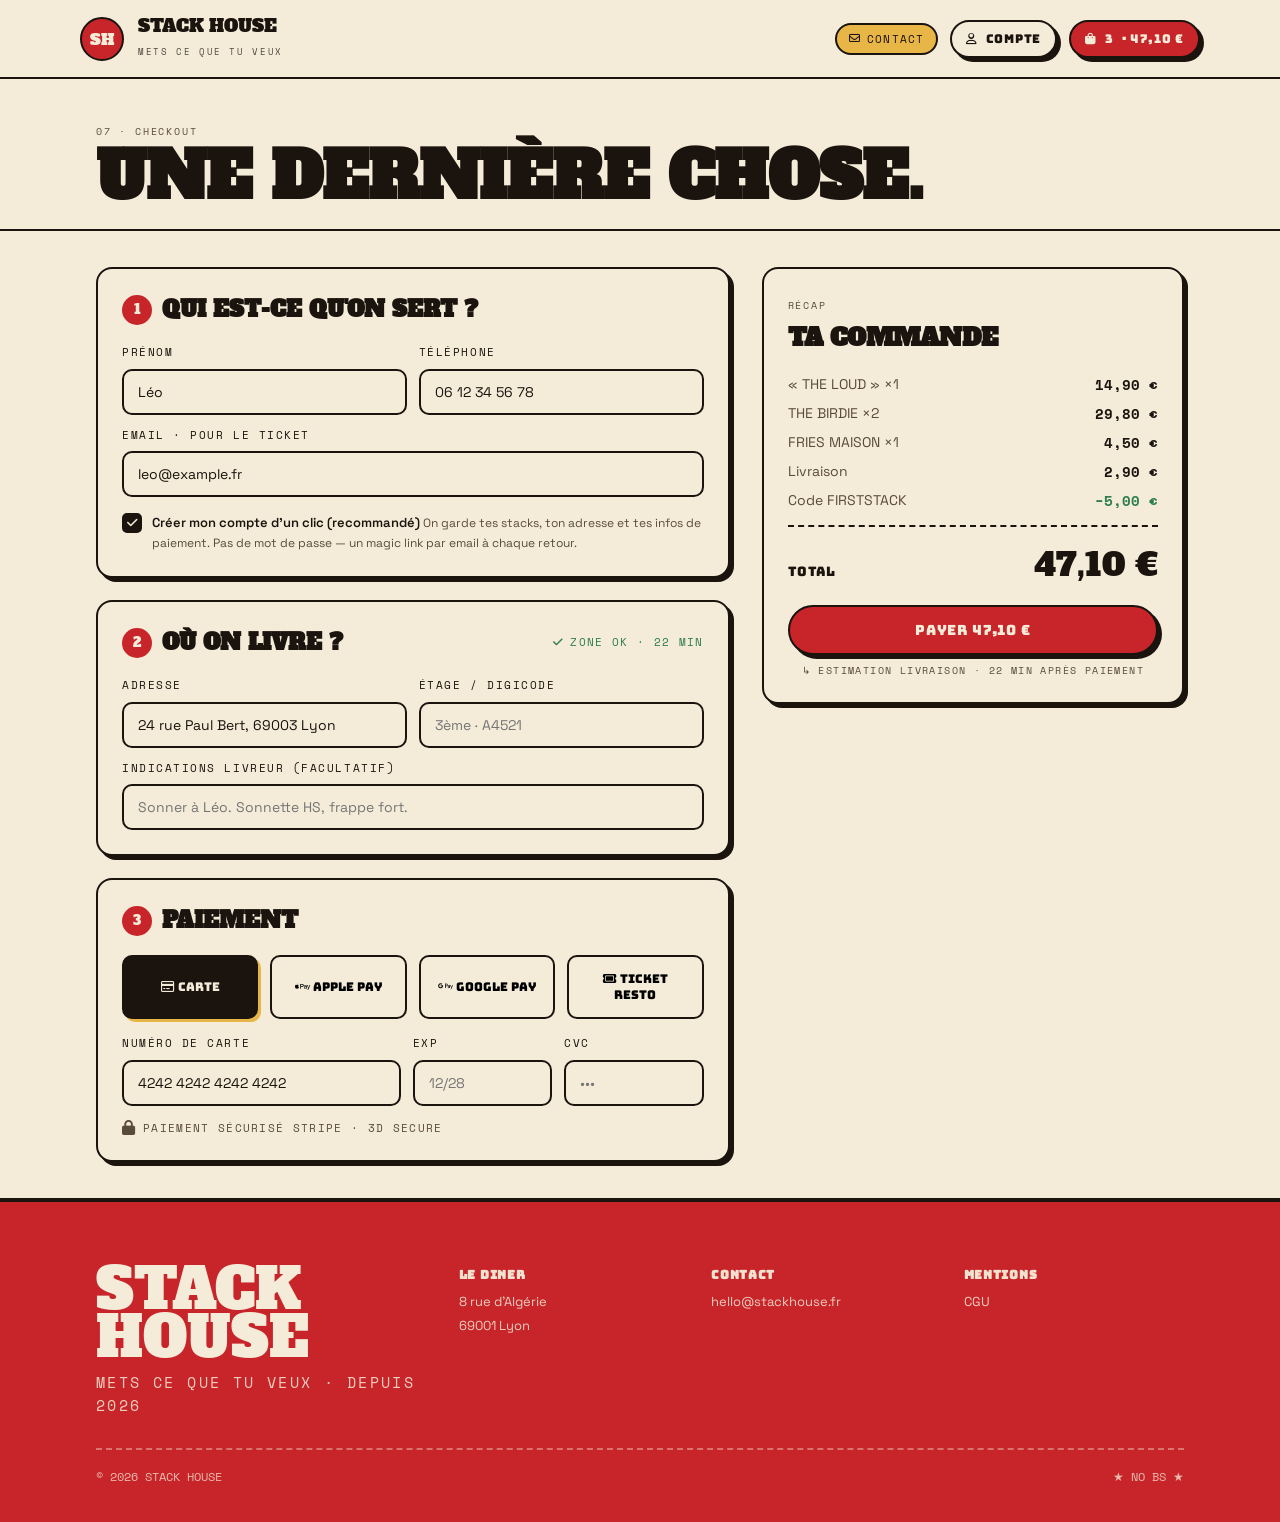
==== commit f6b47c04: "Ajout C&C, popup contact, couverts panier, promo Happy Hour - Locator : bascule LIVRAISON / CLICK & " ====
--- a/checkout.html
+++ b/checkout.html
@@ -17,7 +17,7 @@
       <span><span class="sh-nav__brand-text">STACK HOUSE</span><br/><span class="sh-nav__brand-sub">METS CE QUE TU VEUX</span></span>
     </a>
     <div class="sh-nav__cta">
-      <span class="sh-chip sh-nav__cta-zone"><i class="fa-solid fa-location-dot"></i> 69002 LYON · 22 MIN</span>
+      <button type="button" class="sh-contact-trigger sh-nav__cta-zone"><i class="fa-regular fa-envelope"></i> CONTACT</button>
       <a href="compte.html" class="sh-btn sh-btn--sm sh-nav__cta-account"><i class="fa-regular fa-user"></i> COMPTE</a>
       <a href="panier.html" class="sh-btn sh-btn--sm sh-btn--primary"><i class="fa-solid fa-bag-shopping"></i> <span id="cartCount">3</span> · 47,10 €</a>
     </div>
@@ -62,7 +62,7 @@
           <span class="sh-inline-ok"><i class="fa-solid fa-check"></i> ZONE OK · 22 MIN</span>
         </header>
         <div class="sh-form-grid sh-form-grid--2">
-          <div><label class="sh-label">Adresse</label><input class="sh-input" value="12 rue Mercière" autocomplete="street-address" /></div>
+          <div><label class="sh-label">Adresse</label><input class="sh-input" value="24 rue Paul Bert, 69003 Lyon" autocomplete="street-address" /></div>
           <div><label class="sh-label">Étage / digicode</label><input class="sh-input" placeholder="3ème · A4521" /></div>
           <div class="full"><label class="sh-label">Indications livreur (facultatif)</label><input class="sh-input" placeholder="Sonner à Léo. Sonnette HS, frappe fort." /></div>
         </div>
@@ -122,7 +122,7 @@
   <footer class="sh-footer">
     <div class="sh-footer__grid">
       <div><a class="sh-footer__logo" href="index.html" aria-label="Retour à l'accueil">STACK<br/>HOUSE</a><div class="sh-mono" style="margin-top:8px;letter-spacing:.16em;opacity:.85;">METS CE QUE TU VEUX · DEPUIS 2026</div></div>
-      <div><h4>LE DINER</h4><ul><li>12 rue Mercière</li><li>69002 Lyon</li></ul></div>
+      <div><h4>LE DINER</h4><ul><li>8 rue d'Algérie</li><li>69001 Lyon</li></ul></div>
       <div><h4>CONTACT</h4><ul><li><a href="mailto:hello@stackhouse.fr">hello@stackhouse.fr</a></li></ul></div>
       <div><h4>MENTIONS</h4><ul><li><a href="#">CGU</a></li></ul></div>
     </div>
@@ -131,6 +131,7 @@
   </footer>
 
   <script src="js/nav.js" defer></script>
+  <script src="js/contact.js" defer></script>
   <script>
     // Active la pastille de mode de paiement
     document.querySelectorAll('.sh-paychoice').forEach((b) => {
--- a/css/style.css
+++ b/css/style.css
@@ -172,7 +172,7 @@
   display: flex;
   align-items: center;
   justify-content: space-between;
-  padding: 18px 64px;
+  padding: 16px 80px;
   background: transparent;
   color: var(--sh-ink);
   border-bottom: 2px solid var(--sh-ink);
@@ -199,7 +199,7 @@
 .sh-nav__cta { display: flex; gap: 12px; align-items: center; flex-shrink: 0; flex-wrap: wrap; }
 
 @media (max-width: 1024px) {
-  .sh-nav { padding: 14px 32px; }
+  .sh-nav { padding: 14px 40px; }
   .sh-nav__cta .sh-nav__cta-account { display: none; }
 }
 @media (max-width: 640px) {
@@ -265,7 +265,8 @@
   overflow: hidden;
 }
 .sh-pcard__media img {
-  width: 100%; height: 100%; object-fit: cover; position: absolute; inset: 0;
+  width: 100%; height: 100%; object-fit: contain; position: absolute; inset: 0;
+  padding: 10px;
 }
 .sh-pcard__media::after {
   content: ""; position: absolute; inset: 0; background: var(--sh-mustard); opacity: 0.18; mix-blend-mode: multiply;
@@ -339,7 +340,8 @@
    PAGE BANNER (h1 area)
    ────────────────────────────────────────────────────────── */
 .sh-banner {
-  padding: 40px 0 24px;
+  padding-top: 40px;
+  padding-bottom: 24px;
   border-bottom: 2px solid var(--sh-ink);
 }
 .sh-banner__row { display: flex; justify-content: space-between; align-items: end; gap: 24px; flex-wrap: wrap; }
@@ -381,6 +383,47 @@
 .sh-modal__close {
   background: transparent; color: inherit; border: none; cursor: pointer; font-size: 20px; padding: 4px;
 }
+
+/* ──────────────────────────────────────────────────────────
+   PROMO STRIP (mise en avant commerciale en haut de page)
+   ────────────────────────────────────────────────────────── */
+.sh-promo-strip {
+  background: var(--sh-mustard);
+  color: var(--sh-ink);
+  border-bottom: 2px solid var(--sh-ink);
+  font-family: var(--sh-font-sub);
+  font-size: 12px;
+  letter-spacing: 0.06em;
+  text-transform: uppercase;
+  overflow: hidden;
+}
+.sh-promo-strip__inner {
+  max-width: 1440px; margin: 0 auto;
+  padding: 10px 96px;
+  display: flex; align-items: center; gap: 14px;
+  flex-wrap: wrap; justify-content: center;
+}
+@media (max-width: 1024px) { .sh-promo-strip__inner { padding: 10px 32px; } }
+@media (max-width: 640px)  { .sh-promo-strip__inner { padding: 10px 18px; font-size: 11px; gap: 8px; } }
+.sh-promo-strip__badge {
+  background: var(--sh-red); color: var(--sh-cream);
+  border: 2px solid var(--sh-ink); border-radius: var(--sh-r-pill);
+  padding: 4px 10px;
+  font-family: var(--sh-font-mono); font-size: 11px;
+  box-shadow: 2px 2px 0 0 var(--sh-ink);
+}
+.sh-promo-strip__text { display: inline-flex; align-items: baseline; gap: 6px; flex-wrap: wrap; }
+.sh-promo-strip__sub { font-family: var(--sh-font-mono); font-size: 10px; opacity: 0.7; letter-spacing: 0.12em; text-transform: none; }
+.sh-promo-strip__cta {
+  background: var(--sh-ink); color: var(--sh-cream);
+  border: 2px solid var(--sh-ink); border-radius: var(--sh-r-pill);
+  padding: 6px 14px; text-decoration: none;
+  font-family: var(--sh-font-sub); font-size: 11px;
+  display: inline-flex; align-items: center; gap: 6px;
+  box-shadow: 2px 2px 0 0 var(--sh-red);
+  transition: transform .12s ease;
+}
+.sh-promo-strip__cta:hover { transform: translate(-1px,-1px); box-shadow: 3px 3px 0 0 var(--sh-red); }
 
 /* Reveal-on-scroll */
 .sh-reveal { opacity: 0; transform: translateY(16px); transition: opacity .5s ease, transform .5s ease; }
--- a/css/pages.css
+++ b/css/pages.css
@@ -27,7 +27,7 @@
   display: flex; align-items: center; justify-content: center;
   position: relative;
 }
-.sh-build__visual img { border: 2px solid var(--sh-ink); border-radius: 12px; max-width: 90%; max-height: 240px; object-fit: cover; }
+.sh-build__visual img { border: 2px solid var(--sh-ink); border-radius: 12px; max-width: 90%; max-height: 240px; object-fit: contain; background: var(--sh-cream); padding: 8px; }
 
 /* Cross-sell row */
 .sh-xrow { display: grid; grid-template-columns: repeat(3, 1fr); gap: 14px; }
@@ -40,7 +40,8 @@
 
 /* PANIER */
 .sh-cart-grid {
-  display: grid; grid-template-columns: 1.6fr 1fr; gap: 32px; padding: 40px 0;
+  display: grid; grid-template-columns: 1.6fr 1fr; gap: 32px;
+  padding-top: 40px; padding-bottom: 40px;
 }
 @media (max-width: 1024px) { .sh-cart-grid { grid-template-columns: 1fr; } }
 
@@ -56,7 +57,7 @@
   border-right: 2px solid var(--sh-ink);
   display: flex; align-items: center; justify-content: center;
 }
-.sh-line__media img { position: absolute; inset: 0; width: 100%; height: 100%; object-fit: cover; }
+.sh-line__media img { position: absolute; inset: 0; width: 100%; height: 100%; object-fit: contain; padding: 8px; }
 .sh-line__body { padding: 18px; min-width: 0; }
 .sh-line__title { font-family: var(--sh-font-display); font-size: 22px; margin: 0; display: inline-flex; gap: 8px; align-items: center; }
 .sh-line__sub   { font-size: 12px; color: var(--sh-text-muted); margin: 4px 0 0; }
@@ -83,7 +84,8 @@
 
 /* CHECKOUT */
 .sh-checkout-grid {
-  display: grid; grid-template-columns: 1.5fr 1fr; gap: 32px; padding: 36px 0;
+  display: grid; grid-template-columns: 1.5fr 1fr; gap: 32px;
+  padding-top: 36px; padding-bottom: 36px;
 }
 @media (max-width: 1024px) { .sh-checkout-grid { grid-template-columns: 1fr; } }
 .sh-csection {
@@ -129,14 +131,22 @@
 .sh-check__d { font-size: 12px; color: var(--sh-text-muted); margin-top: 2px; }
 
 /* CONFIGURATEUR */
-.sh-cfg { min-height: calc(100vh - 80px); display: flex; flex-direction: column; background: var(--sh-cream); }
-@media (max-width: 640px) { .sh-cfg { min-height: calc(100vh - 64px); } }
+.sh-cfg {
+  height: calc(100vh - 80px);
+  min-height: 0;
+  display: flex; flex-direction: column;
+  background: var(--sh-cream);
+  overflow: hidden;
+}
+@media (max-width: 1024px) { .sh-cfg { height: auto; min-height: calc(100vh - 80px); overflow: visible; } }
 .sh-cfg__top {
-  padding: 14px 64px; border-bottom: 2px solid var(--sh-ink);
+  padding: 12px 56px; border-bottom: 2px solid var(--sh-ink);
   display: flex; align-items: center; justify-content: space-between; gap: 16px;
   background: var(--sh-cream); flex-wrap: wrap;
-}
-@media (max-width: 768px) { .sh-cfg__top { padding: 12px 18px; } }
+  flex-shrink: 0;
+}
+@media (max-width: 1024px) { .sh-cfg__top { padding: 10px 32px; } }
+@media (max-width: 768px) { .sh-cfg__top { padding: 10px 20px; } }
 
 .sh-cfg__brand { display: flex; align-items: center; gap: 14px; }
 .sh-cfg__brand .sh-nav__logo { width: 38px; height: 38px; font-size: 14px; }
@@ -159,13 +169,14 @@
   .sh-cfg__bar { width: 16px; margin: 0 4px; }
 }
 
-.sh-cfg__body { display: grid; grid-template-columns: 1fr 1.3fr; flex: 1; min-height: 0; }
-@media (max-width: 1024px) { .sh-cfg__body { grid-template-columns: 1fr; } }
+.sh-cfg__body { display: grid; grid-template-columns: 1fr 1.3fr; flex: 1; min-height: 0; overflow: hidden; }
+@media (max-width: 1024px) { .sh-cfg__body { grid-template-columns: 1fr; overflow: visible; } }
 
 .sh-cfg__preview {
   position: relative; overflow: hidden;
   background: var(--sh-ink); color: var(--sh-cream);
-  padding: 32px 36px; display: flex; flex-direction: column;
+  padding: 22px 48px; display: flex; flex-direction: column;
+  min-height: 0;
 }
 .sh-cfg__phead .h {
   font-family: var(--sh-font-display); font-size: 32px; margin: 6px 0 0; line-height: 1;
@@ -196,10 +207,13 @@
 .sh-cfg__sum .meta { font-size: 12px; color: var(--sh-text-muted); margin-top: 4px; }
 .sh-cfg__sum .ok { font-family: var(--sh-font-mono); font-size: 10px; letter-spacing: 0.18em; margin-top: 10px; color: var(--sh-success); }
 
-.sh-cfg__choices { padding: 32px 48px; display: flex; flex-direction: column; min-height: 100%; }
-@media (max-width: 768px) { .sh-cfg__choices { padding: 24px 18px; } }
-
-.sh-ing-grid { display: grid; gap: 14px; }
+.sh-cfg__choices { padding: 22px 56px 16px; display: flex; flex-direction: column; min-height: 0; overflow: hidden; gap: 12px; }
+@media (max-width: 1024px) { .sh-cfg__choices { overflow: visible; min-height: auto; } }
+@media (max-width: 768px) { .sh-cfg__choices { padding: 20px 22px; } }
+.sh-cfg__panel { flex: 1; min-height: 0; display: flex; flex-direction: column; }
+.sh-cfg__panel[hidden] { display: none; }
+
+.sh-ing-grid { display: grid; gap: 10px; }
 .sh-ing-grid--2 { grid-template-columns: repeat(2, 1fr); }
 .sh-ing-grid--3 { grid-template-columns: repeat(3, 1fr); }
 .sh-ing-grid--4 { grid-template-columns: repeat(4, 1fr); }
@@ -211,10 +225,10 @@
 }
 
 .sh-ing {
-  border: 2px solid var(--sh-ink); border-radius: 14px;
+  border: 2px solid var(--sh-ink); border-radius: 12px;
   background: var(--sh-cream); color: var(--sh-ink);
-  padding: 10px; position: relative; cursor: pointer;
-  display: flex; flex-direction: column; gap: 6px;
+  padding: 6px; position: relative; cursor: pointer;
+  display: flex; flex-direction: column; gap: 4px;
   text-align: left; font-family: inherit;
   transition: transform .12s ease, box-shadow .12s ease;
 }
@@ -230,28 +244,47 @@
 }
 .sh-ing__media {
   position: relative;
-  height: 90px; border-radius: 10px; overflow: hidden;
+  height: 70px; border-radius: 8px; overflow: hidden;
   background: var(--sh-cream-2);
   border: 1.5px solid rgba(26, 19, 14, 0.08);
 }
-.sh-ing__media img { width: 100%; height: 100%; object-fit: cover; display: block; }
+.sh-ing__media img { width: 100%; height: 100%; object-fit: contain; display: block; padding: 4px; }
 .sh-ing__head {
-  position: absolute; top: 6px; left: 6px; right: 6px;
+  position: absolute; top: 4px; left: 4px; right: 4px;
   display: flex; justify-content: space-between; align-items: flex-start;
   pointer-events: none;
 }
 .sh-ing__head .sh-chip {
-  font-size: 9px; padding: 3px 7px; box-shadow: 2px 2px 0 0 var(--sh-ink);
-}
-.sh-ing__name { font-family: var(--sh-font-display); font-size: 15px; line-height: 1.1; }
-.sh-ing__sub  { font-size: 11px; opacity: 0.75; }
-.sh-ing__foot { display: flex; justify-content: space-between; align-items: center; margin-top: auto; }
-.sh-ing__price { font-family: var(--sh-font-mono); font-size: 10px; letter-spacing: 0.14em; opacity: 0.8; }
+  font-size: 8px; padding: 2px 6px; box-shadow: 1px 1px 0 0 var(--sh-ink);
+}
+.sh-ing__minus {
+  position: absolute;
+  top: 4px; right: 4px;
+  z-index: 10;
+  width: 26px; height: 26px;
+  background: var(--sh-cream); color: var(--sh-ink);
+  border: 2px solid var(--sh-ink); border-radius: 999px;
+  display: none;
+  align-items: center; justify-content: center;
+  font-size: 18px; font-weight: 700; line-height: 1;
+  cursor: pointer;
+  box-shadow: 2px 2px 0 0 var(--sh-ink);
+  transition: transform .12s ease;
+  user-select: none;
+}
+.sh-ing.is-selected .sh-ing__minus { display: inline-flex; }
+.sh-ing__minus:hover { transform: scale(1.08); }
+.sh-ing__minus:active { transform: scale(0.95); }
+.sh-ing__name { font-family: var(--sh-font-display); font-size: 14px; line-height: 1.1; }
+.sh-ing__sub  { font-size: 10.5px; opacity: 0.75; }
+.sh-ing__foot { display: flex; justify-content: space-between; align-items: center; margin-top: auto; gap: 6px; }
+.sh-ing__price { font-family: var(--sh-font-mono); font-size: 9px; letter-spacing: 0.12em; opacity: 0.7; }
 
 .sh-cfg__foot {
   margin-top: auto;
   display: flex; justify-content: space-between; align-items: center;
-  padding-top: 18px; border-top: 2px dashed var(--sh-ink); gap: 12px; flex-wrap: wrap;
+  padding-top: 12px; border-top: 2px dashed var(--sh-ink); gap: 12px; flex-wrap: wrap;
+  flex-shrink: 0;
 }
 .sh-cfg__foot .note { font-family: var(--sh-font-mono); font-size: 11px; color: var(--sh-text-muted); letter-spacing: 0.12em; }
 
@@ -260,38 +293,42 @@
    ────────────────────────────────────────────────────────── */
 .sh-bun-grid {
   display: grid;
-  grid-template-columns: repeat(2, 1fr);
-  gap: 16px;
-}
+  grid-template-columns: repeat(3, 1fr);
+  gap: 10px;
+  flex: 1; min-height: 0;
+}
+@media (max-width: 1280px) { .sh-bun-grid { grid-template-columns: repeat(2, 1fr); gap: 12px; } }
 @media (max-width: 540px) { .sh-bun-grid { grid-template-columns: 1fr; } }
 
 .sh-bun {
   display: flex; flex-direction: column;
   background: var(--sh-cream);
   border: 2px solid var(--sh-ink);
-  border-radius: 18px;
-  box-shadow: 4px 4px 0 0 var(--sh-ink);
-  padding: 10px;
+  border-radius: 14px;
+  box-shadow: 3px 3px 0 0 var(--sh-ink);
+  padding: 8px;
   cursor: pointer;
   color: var(--sh-ink);
   text-align: left;
   transition: transform .12s ease, box-shadow .12s ease;
   font-family: inherit;
-}
-.sh-bun:hover { transform: translate(-2px, -2px); box-shadow: 7px 7px 0 0 var(--sh-ink); }
+  min-height: 0;
+}
+.sh-bun:hover { transform: translate(-2px, -2px); box-shadow: 6px 6px 0 0 var(--sh-ink); }
 .sh-bun:active { transform: translate(1px, 1px); box-shadow: 2px 2px 0 0 var(--sh-ink); }
 
 .sh-bun__media {
   position: relative;
-  height: 130px;
-  border-radius: 12px;
+  aspect-ratio: 3 / 2;
+  border-radius: 10px;
   overflow: hidden;
   background: var(--sh-cream-2);
   border: 1.5px solid rgba(26, 19, 14, 0.08);
+  flex: 0 0 auto;
 }
 .sh-bun__media img {
-  width: 100%; height: 100%; object-fit: cover;
-  display: block;
+  width: 100%; height: 100%; object-fit: contain;
+  display: block; padding: 6px;
 }
 .sh-bun__badge {
   position: absolute; top: 8px; right: 8px;
@@ -309,38 +346,39 @@
 
 .sh-bun__body {
   display: flex; flex-direction: column;
-  padding: 10px 4px 4px;
-  gap: 4px;
+  padding: 6px 4px 2px;
+  gap: 2px;
+  flex: 1; min-height: 0;
 }
 .sh-bun__tag {
   font-family: var(--sh-font-mono);
-  font-size: 10px;
-  letter-spacing: 0.18em;
+  font-size: 9px;
+  letter-spacing: 0.16em;
   color: var(--sh-text-muted);
   text-transform: uppercase;
 }
 .sh-bun__title {
   font-family: var(--sh-font-display);
-  font-size: clamp(20px, 2.2vw, 26px);
+  font-size: clamp(16px, 1.6vw, 20px);
   line-height: 1.02;
   margin: 0;
   color: var(--sh-ink);
 }
 .sh-bun__desc {
-  font-size: 12px;
+  font-size: 11px;
   color: var(--sh-text-muted);
   margin: 0;
-  min-height: 30px;
+  min-height: 24px;
 }
 .sh-bun__add {
   display: flex; align-items: center; justify-content: center;
-  height: 32px;
-  margin-top: 6px;
+  height: 26px;
+  margin-top: 4px;
   background: var(--sh-red); color: var(--sh-cream);
   border: 2px solid var(--sh-ink);
   border-radius: 999px;
   font-family: var(--sh-font-mono);
-  font-size: 16px; font-weight: 700;
+  font-size: 14px; font-weight: 700;
   box-shadow: 2px 2px 0 0 var(--sh-ink);
 }
 .sh-bun.is-selected { background: var(--sh-cream-2); }
@@ -365,22 +403,23 @@
   border: 1.5px solid rgba(26, 19, 14, 0.18);
   background: var(--sh-cream-2);
 }
-.sh-sauce__thumb img { width: 100%; height: 100%; object-fit: cover; display: block; }
+.sh-sauce__thumb img { width: 100%; height: 100%; object-fit: contain; display: block; padding: 2px; }
 .sh-sauce__name { flex: 1; min-width: 0; }
 
 /* OUT OF ZONE / DELIVERY MODAL */
 .sh-zonebox { display: grid; grid-template-columns: 1.1fr 1fr; }
 @media (max-width: 860px) { .sh-zonebox { grid-template-columns: 1fr; } }
-.sh-zonebox__left { padding: 36px; }
-.sh-zonebox__right { background: var(--sh-mustard); position: relative; overflow: hidden; border-left: 2px solid var(--sh-ink); min-height: 360px; padding: 16px; }
+.sh-zonebox__left { padding: 22px 26px; overflow-y: auto; min-height: 0; }
+.sh-zonebox__right { background: var(--sh-mustard); position: relative; overflow: hidden; border-left: 2px solid var(--sh-ink); padding: 12px; min-height: 280px; }
 .sh-zonebox__right img { position: absolute; inset: 0; width: 100%; height: 100%; object-fit: cover; opacity: 0.85; }
 .sh-zonebox__zonecard {
-  position: absolute; bottom: 16px; left: 16px; right: 16px;
+  position: absolute; bottom: 12px; left: 12px; right: 12px;
 }
 
 /* Account sidebar */
 .sh-account-grid {
-  display: grid; grid-template-columns: 260px 1fr; gap: 32px; padding: 40px 0;
+  display: grid; grid-template-columns: 260px 1fr; gap: 32px;
+  padding-top: 40px; padding-bottom: 40px;
 }
 @media (max-width: 860px) { .sh-account-grid { grid-template-columns: 1fr; } }
 
@@ -504,14 +543,16 @@
 .sh-locator__card {
   position: relative;
   width: 100%;
-  max-width: 960px;
-  max-height: 92vh;
-  overflow: auto;
+  max-width: 920px;
+  max-height: 96vh;
+  overflow: hidden;
   background: var(--sh-cream);
   border-radius: var(--sh-r-xl);
   box-shadow: 14px 14px 0 0 var(--sh-mustard);
   animation: sh-locator-pop .28s ease-out;
-}
+  display: flex; flex-direction: column;
+}
+.sh-locator__card .sh-zonebox { flex: 1; min-height: 0; }
 @keyframes sh-locator-pop {
   from { opacity: 0; transform: translateY(14px) scale(0.98); }
   to   { opacity: 1; transform: none; }
@@ -577,6 +618,59 @@
   .sh-zonebox__right { display: none; }
 }
 
+/* Contact popup */
+.sh-contact-list { display: flex; flex-direction: column; gap: 10px; }
+.sh-contact-item {
+  display: flex; gap: 14px; align-items: center;
+  padding: 14px; border: 2px solid var(--sh-ink); border-radius: 12px;
+  background: var(--sh-cream); color: var(--sh-ink); text-decoration: none;
+  transition: transform .12s ease, box-shadow .12s ease;
+}
+.sh-contact-item:hover { transform: translate(-2px,-2px); box-shadow: 4px 4px 0 0 var(--sh-mustard); }
+.sh-contact-item__icon {
+  flex: 0 0 44px; width: 44px; height: 44px; border-radius: 10px;
+  background: var(--sh-red); color: var(--sh-cream);
+  display: flex; align-items: center; justify-content: center; font-size: 18px;
+  border: 2px solid var(--sh-ink);
+}
+.sh-contact-item__body { display: flex; flex-direction: column; gap: 2px; min-width: 0; }
+.sh-contact-item__v { font-family: var(--sh-font-display); font-size: 18px; line-height: 1; }
+.sh-contact-socials { display: flex; gap: 8px; margin-top: 8px; }
+.sh-contact-socials a {
+  width: 40px; height: 40px; border-radius: 50%;
+  background: var(--sh-ink); color: var(--sh-cream);
+  display: inline-flex; align-items: center; justify-content: center;
+  border: 2px solid var(--sh-ink); box-shadow: 2px 2px 0 0 var(--sh-mustard);
+  font-size: 16px; transition: transform .12s ease;
+}
+.sh-contact-socials a:hover { transform: translate(-2px,-2px); box-shadow: 4px 4px 0 0 var(--sh-mustard); }
+
+/* Contact trigger button (remplace la chip d'adresse) */
+.sh-contact-trigger {
+  cursor: pointer;
+  border: 2px solid var(--sh-ink);
+  background: var(--sh-mustard); color: var(--sh-ink);
+  padding: 6px 12px; border-radius: var(--sh-r-pill);
+  font-family: var(--sh-font-mono); font-size: 11px;
+  letter-spacing: 0.1em; text-transform: uppercase;
+  display: inline-flex; align-items: center; gap: 6px;
+  transition: transform .12s ease, box-shadow .12s ease;
+}
+.sh-contact-trigger:hover { transform: translate(-1px,-1px); box-shadow: 2px 2px 0 0 var(--sh-ink); }
+.sh-nav--dark .sh-contact-trigger { background: var(--sh-mustard); color: var(--sh-ink); border-color: var(--sh-ink); }
+
+/* Restaurant card (C&C mode) */
+.sh-resto-card {
+  display: flex; gap: 14px; align-items: flex-start;
+  padding: 16px; background: var(--sh-mustard); border-radius: 12px;
+}
+.sh-resto-card__icon {
+  flex: 0 0 52px; width: 52px; height: 52px;
+  border-radius: 12px; background: var(--sh-ink); color: var(--sh-cream);
+  display: flex; align-items: center; justify-content: center; font-size: 22px;
+}
+.sh-resto-card__body { flex: 1; min-width: 0; }
+
 /* Mode segmented control */
 .sh-mode {
   display: inline-flex; border: 2px solid var(--sh-ink); border-radius: var(--sh-r-pill);
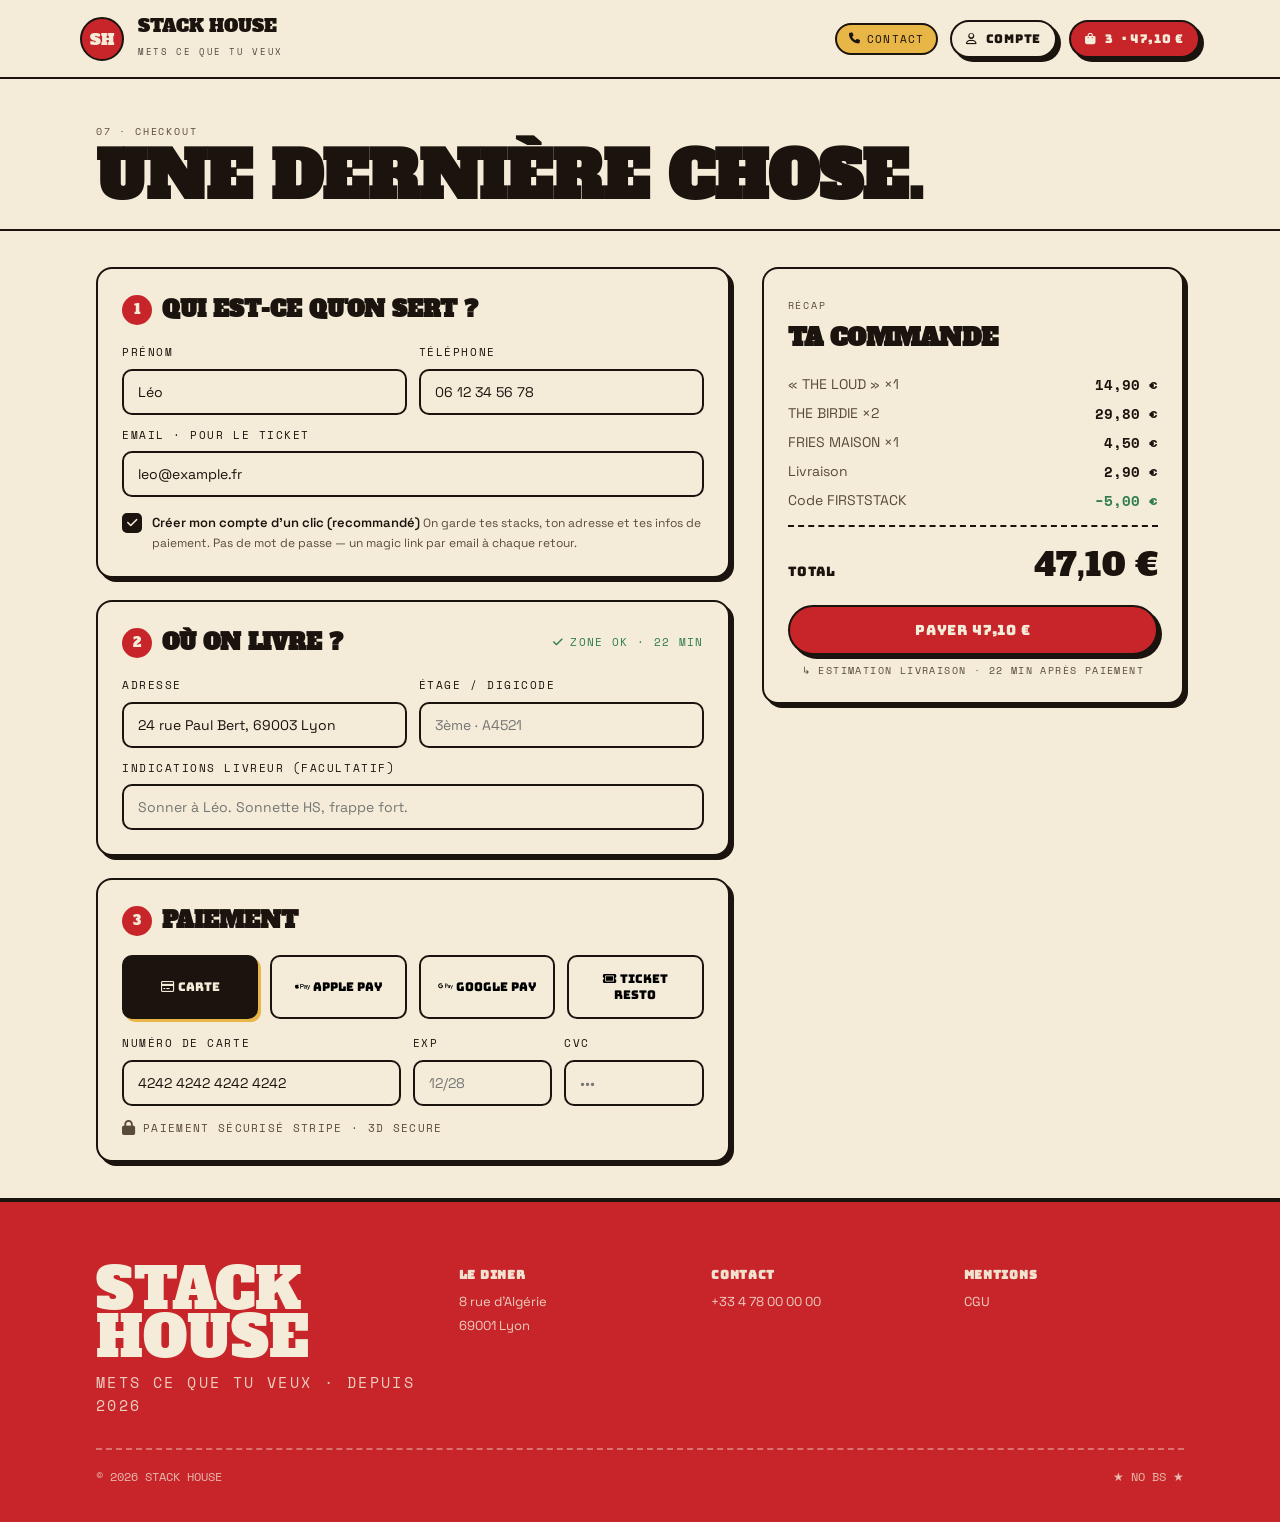
==== commit 5a534476: "Retire l'email du popup contact et des footers - Suppression de hello@stackhouse.fr du popup contact" ====
--- a/checkout.html
+++ b/checkout.html
@@ -17,7 +17,7 @@
       <span><span class="sh-nav__brand-text">STACK HOUSE</span><br/><span class="sh-nav__brand-sub">METS CE QUE TU VEUX</span></span>
     </a>
     <div class="sh-nav__cta">
-      <button type="button" class="sh-contact-trigger sh-nav__cta-zone"><i class="fa-regular fa-envelope"></i> CONTACT</button>
+      <button type="button" class="sh-contact-trigger sh-nav__cta-zone"><i class="fa-solid fa-phone"></i> CONTACT</button>
       <a href="compte.html" class="sh-btn sh-btn--sm sh-nav__cta-account"><i class="fa-regular fa-user"></i> COMPTE</a>
       <a href="panier.html" class="sh-btn sh-btn--sm sh-btn--primary"><i class="fa-solid fa-bag-shopping"></i> <span id="cartCount">3</span> · 47,10 €</a>
     </div>
@@ -123,7 +123,7 @@
     <div class="sh-footer__grid">
       <div><a class="sh-footer__logo" href="index.html" aria-label="Retour à l'accueil">STACK<br/>HOUSE</a><div class="sh-mono" style="margin-top:8px;letter-spacing:.16em;opacity:.85;">METS CE QUE TU VEUX · DEPUIS 2026</div></div>
       <div><h4>LE DINER</h4><ul><li>8 rue d'Algérie</li><li>69001 Lyon</li></ul></div>
-      <div><h4>CONTACT</h4><ul><li><a href="mailto:hello@stackhouse.fr">hello@stackhouse.fr</a></li></ul></div>
+      <div><h4>CONTACT</h4><ul><li>+33 4 78 00 00 00</li></ul></div>
       <div><h4>MENTIONS</h4><ul><li><a href="#">CGU</a></li></ul></div>
     </div>
     <hr class="sh-hr-dashed" style="border-color:var(--sh-cream);opacity:.4;margin:32px 0 18px;" />
